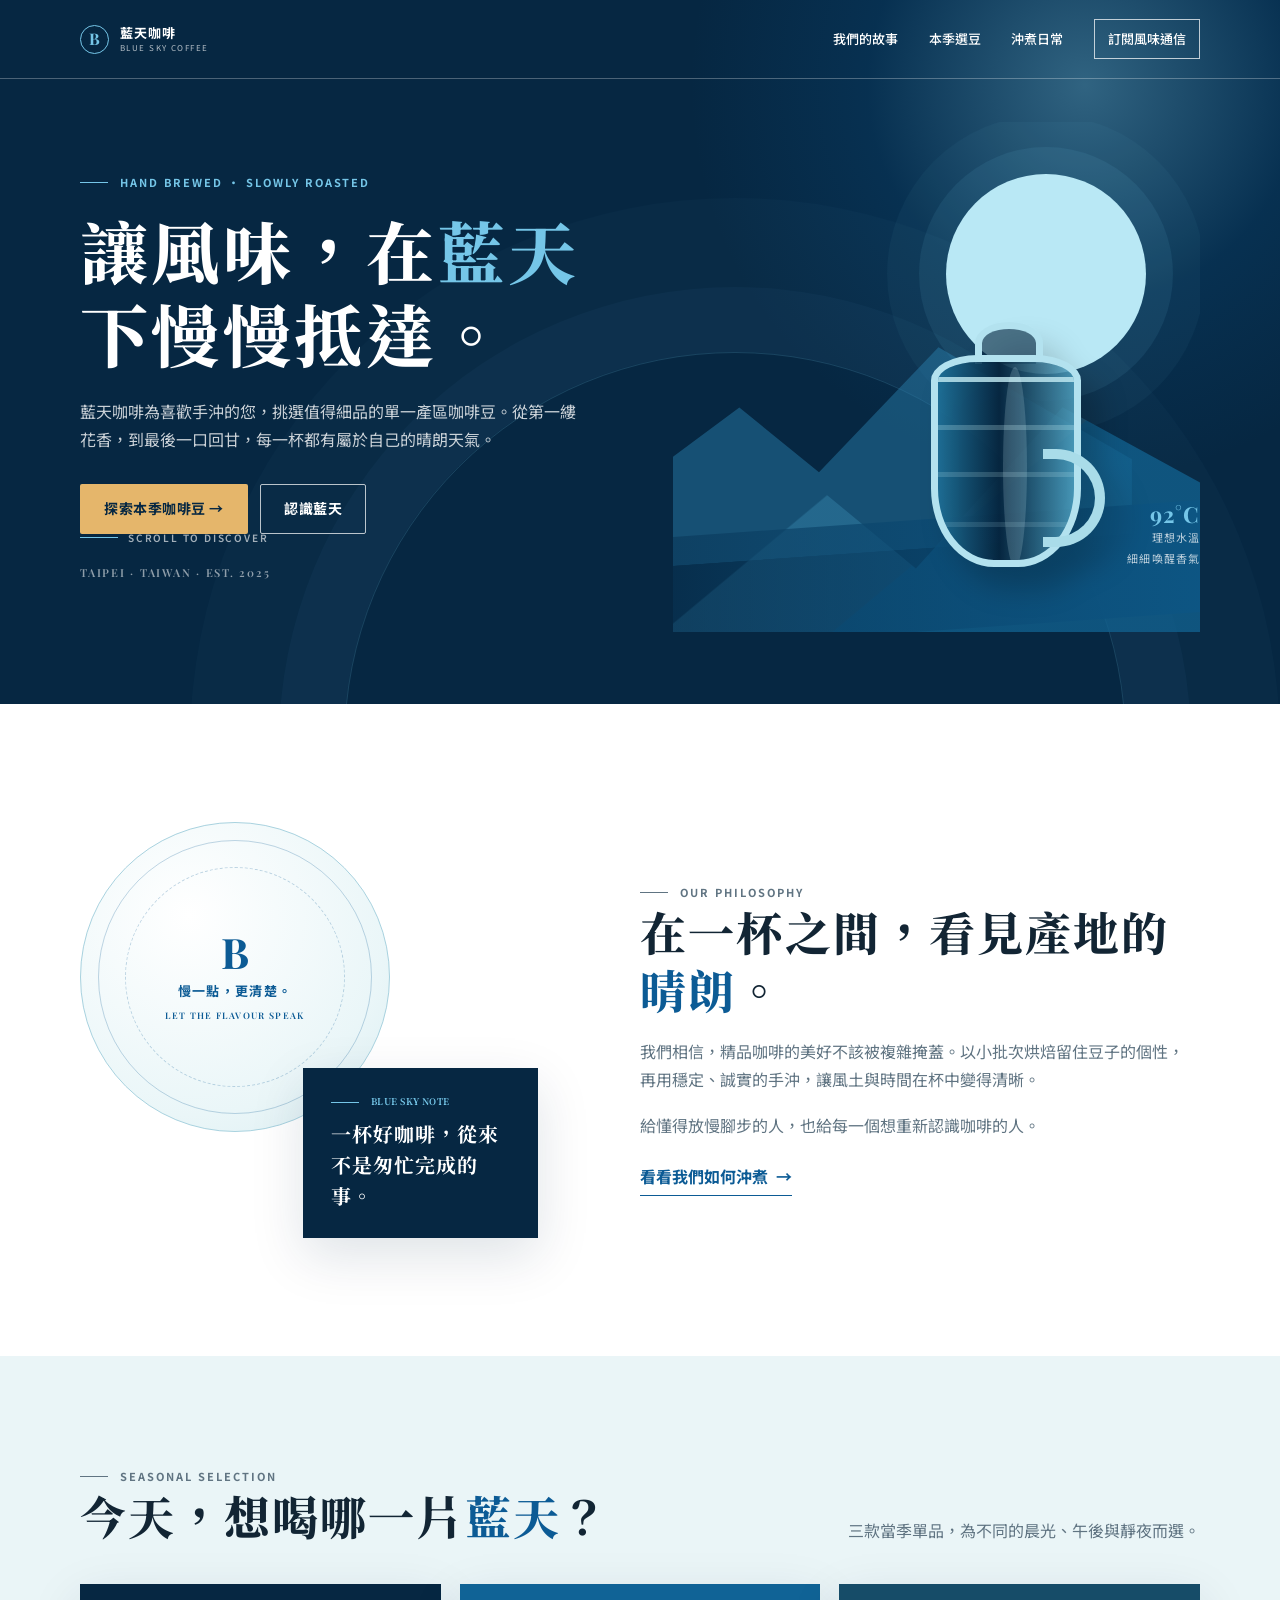
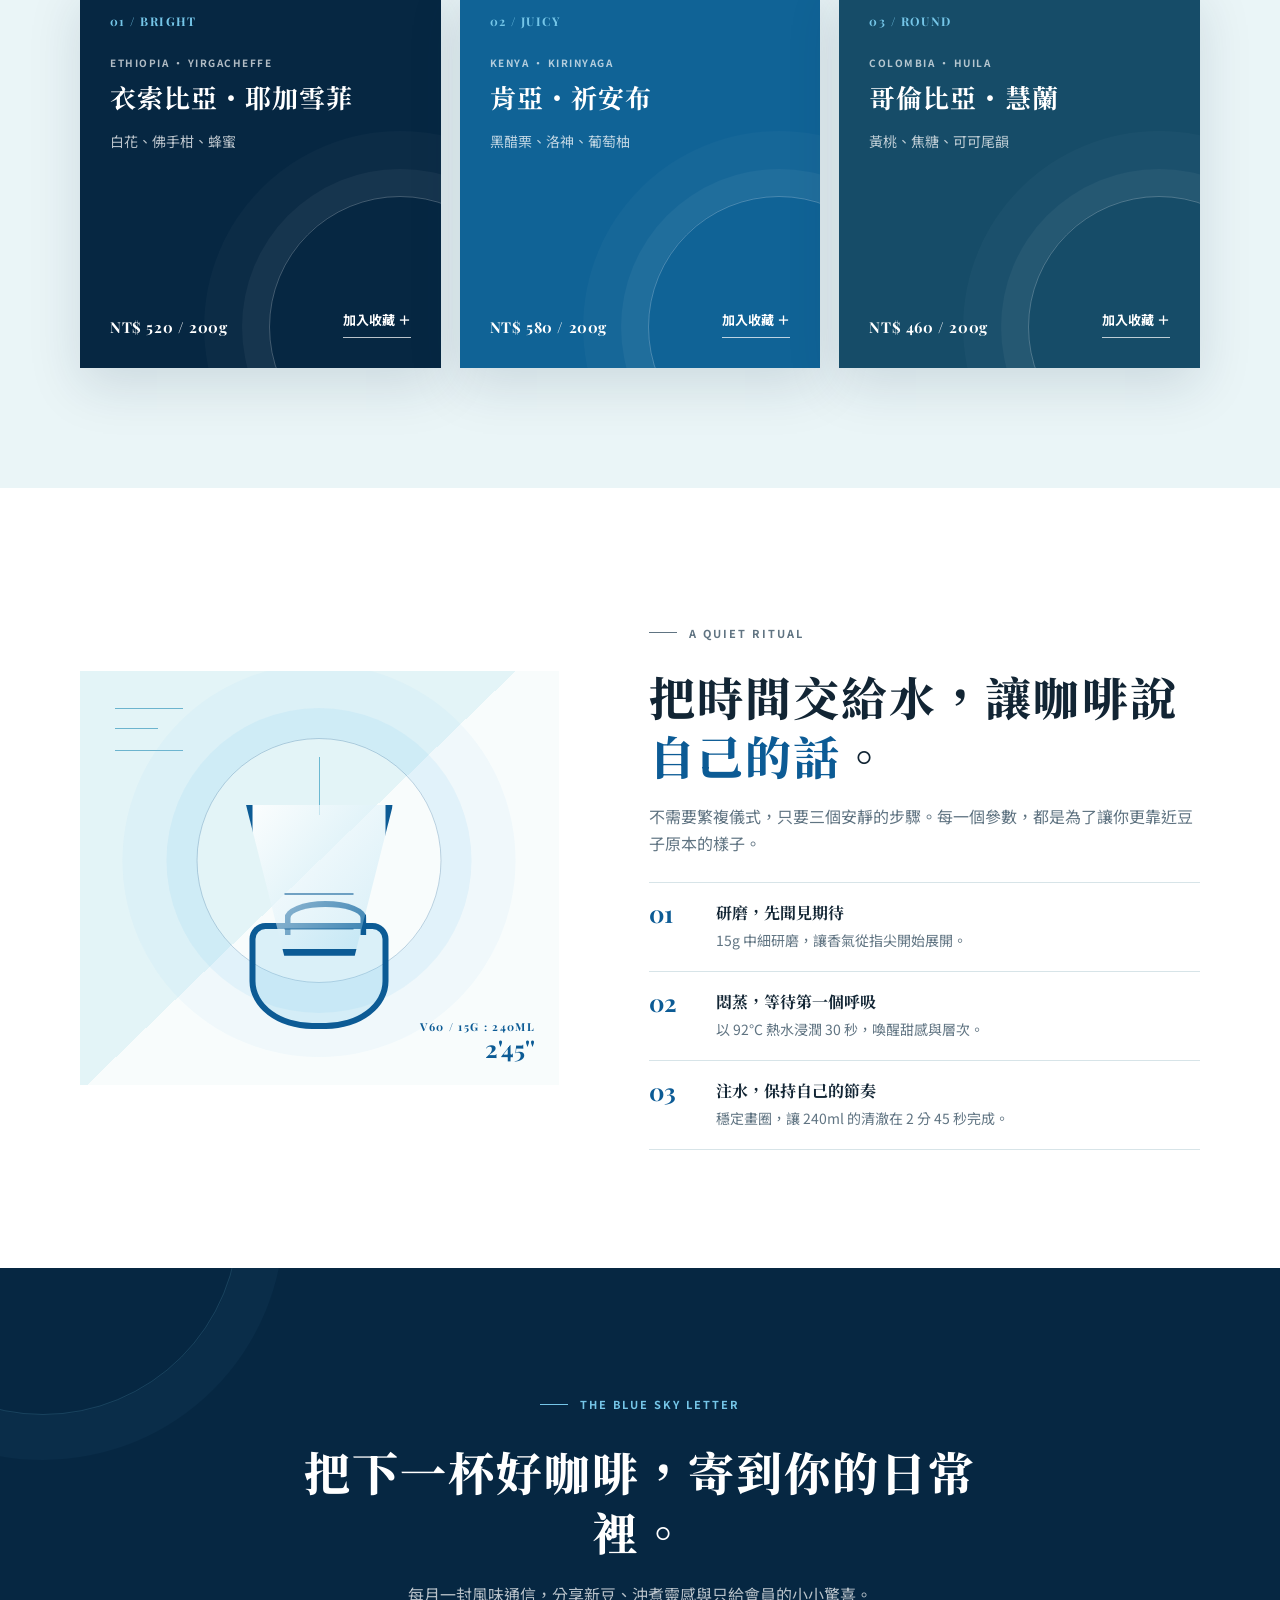
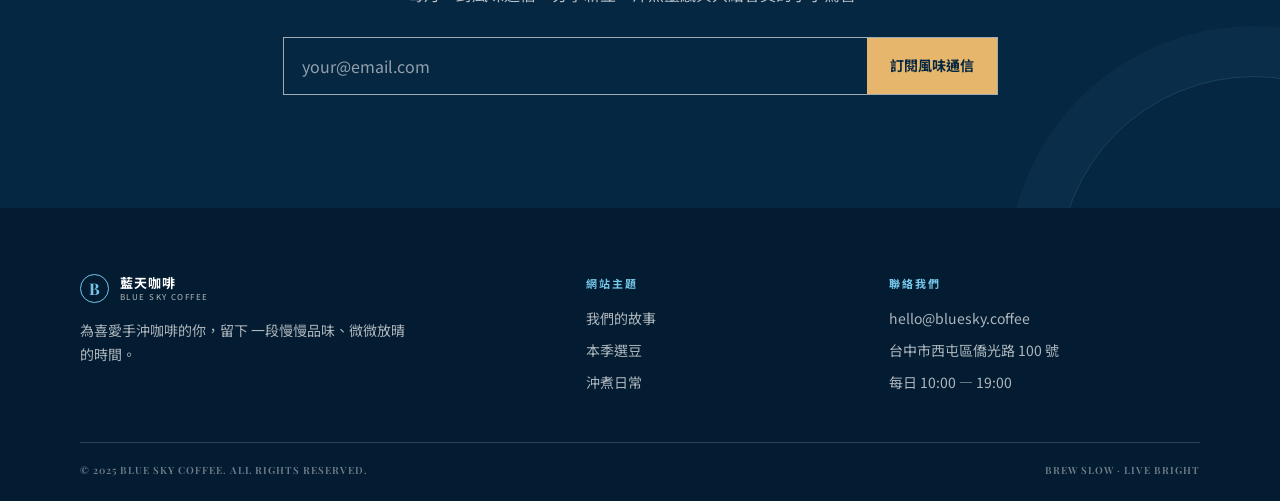
==== onepage/index.html @ 19be1ff6 "Initial commit" ====
<!doctype html>
<html lang="zh-Hant">
<head>
  <meta charset="UTF-8">
  <meta name="viewport" content="width=device-width, initial-scale=1.0">
  <meta name="description" content="藍天咖啡，為手沖咖啡愛好者挑選當季精品咖啡豆，讓每一杯都清澈、明亮、值得細品。">
  <title>藍天咖啡｜讓風味，慢慢抵達</title>
  <link rel="preconnect" href="https://fonts.googleapis.com">
  <link rel="preconnect" href="https://fonts.gstatic.com" crossorigin>
  <link href="https://fonts.googleapis.com/css2?family=Noto+Sans+TC:wght@400;500;600;700&family=Noto+Serif+TC:wght@600;700;800;900&family=Playfair+Display:wght@600;700&display=swap" rel="stylesheet">
  <style>
    :root {
      --navy: #062742;
      --blue: #0c5b95;
      --sky: #75c6e8;
      --mist: #eaf5f7;
      --cream: #fbfaf6;
      --ink: #122534;
      --muted: #607482;
      --line: #d7e4e8;
      --sand: #e5b66b;
      --shadow: 0 18px 50px rgba(6, 39, 66, .13);
    }

    * { box-sizing: border-box; }
    html { scroll-behavior: smooth; }
    body {
      margin: 0;
      color: var(--ink);
      background: var(--cream);
      font: 16px/1.7 "Noto Sans TC", sans-serif;
      -webkit-font-smoothing: antialiased;
    }
    a { color: inherit; text-decoration: none; }
    button, input { font: inherit; }
    button { cursor: pointer; }
    .wrap { width: min(1120px, calc(100% - 48px)); margin: 0 auto; }
    .eyebrow {
      display: flex;
      align-items: center;
      gap: 12px;
      margin: 0 0 18px;
      color: var(--blue);
      font-size: 11px;
      font-weight: 700;
      letter-spacing: .18em;
    }
    .eyebrow::before { width: 28px; height: 1px; background: currentColor; content: ""; }
    .section-title {
      margin: 0;
      font: 800 clamp(30px, 4vw, 46px)/1.28 "Noto Serif TC", serif;
      letter-spacing: .045em;
    }
    .text-blue { color: var(--blue); }
    .button, .outline-link {
      display: inline-flex;
      min-height: 50px;
      align-items: center;
      justify-content: center;
      padding: 10px 23px;
      border: 1px solid transparent;
      border-radius: 2px;
      font-size: 14px;
      font-weight: 700;
      letter-spacing: .04em;
      transition: transform .25s ease, background-color .25s ease, color .25s ease, border-color .25s ease;
    }
    .button:hover, .outline-link:hover { transform: translateY(-2px); }
    .button--sand { color: var(--navy); background: var(--sand); }
    .button--sand:hover { background: #f1cb8b; }
    .button--dark { color: var(--navy); background: #fff; }
    .outline-link { border-color: rgba(255,255,255,.72); color: #fff; }
    .outline-link:hover { color: var(--navy); background: #fff; }
    :focus-visible { outline: 3px solid var(--sky); outline-offset: 4px; }

    /* Header & hero */
    .site-header { position: absolute; z-index: 20; top: 0; left: 0; width: 100%; border-bottom: 1px solid rgba(255,255,255,.28); }
    .nav { min-height: 78px; display: flex; align-items: center; justify-content: space-between; gap: 20px; }
    .brand { display: inline-flex; align-items: center; gap: 11px; color: #fff; }
    .brand-mark { width: 29px; height: 29px; display: grid; place-items: center; border: 1px solid var(--sky); border-radius: 50%; color: var(--sky); font: 700 16px/1 "Playfair Display", serif; }
    .brand-copy { display: grid; line-height: 1.05; }
    .brand-copy strong { font-size: 13px; letter-spacing: .08em; }
    .brand-copy small { margin-top: 4px; font-size: 8px; letter-spacing: .18em; opacity: .7; }
    .nav-links { display: flex; align-items: center; gap: clamp(16px, 2.4vw, 31px); }
    .nav-links a { position: relative; color: #fff; font-size: 13px; font-weight: 500; white-space: nowrap; }
    .nav-links a:not(.nav-cta)::after { position: absolute; right: 0; bottom: -5px; left: auto; width: 0; height: 1px; background: var(--sky); content: ""; transition: width .25s ease; }
    .nav-links a:not(.nav-cta):hover::after { right: auto; left: 0; width: 100%; }
    .nav-links .nav-cta { padding: 8px 13px; border: 1px solid rgba(255,255,255,.72); }
    .nav-links .nav-cta:hover { color: var(--navy); background: #fff; }
    .menu-toggle { display: none; width: 42px; height: 42px; border: 1px solid rgba(255,255,255,.7); color: #fff; background: transparent; font-size: 23px; line-height: 1; }

    .hero { position: relative; min-height: 704px; overflow: hidden; color: #fff; background: var(--navy); isolation: isolate; }
    .hero::before { position: absolute; z-index: -2; top: -320px; right: -210px; width: 810px; height: 810px; border-radius: 50%; background: radial-gradient(circle, rgba(117,198,232,.38), rgba(12,91,149,.18) 38%, transparent 69%); content: ""; }
    .hero::after { position: absolute; z-index: -1; right: 12%; bottom: -430px; width: 780px; height: 780px; border: 1px solid rgba(117,198,232,.18); border-radius: 50%; box-shadow: 0 0 0 65px rgba(117,198,232,.035), 0 0 0 154px rgba(117,198,232,.025); content: ""; }
    .hero-grid { min-height: 704px; display: grid; grid-template-columns: 1.02fr .98fr; gap: 45px; align-items: center; padding: 122px 0 72px; }
    .hero-copy { position: relative; z-index: 2; }
    .hero .eyebrow { color: var(--sky); }
    .hero h1 { max-width: 650px; margin: 0 0 23px; font: 800 clamp(42px, 5.5vw, 68px)/1.22 "Noto Serif TC", serif; letter-spacing: .05em; }
    .hero h1 span { color: var(--sky); }
    .hero-lede { max-width: 500px; margin: 0; color: rgba(255,255,255,.79); font-size: 16px; }
    .hero-actions { display: flex; flex-wrap: wrap; gap: 12px; margin-top: 31px; }
    .hero-note { margin: 31px 0 0; color: rgba(255,255,255,.55); font: 600 11px/1.5 "Playfair Display", serif; letter-spacing: .16em; }
    .scroll-cue { position: absolute; bottom: 35px; left: 0; display: flex; align-items: center; gap: 10px; color: rgba(255,255,255,.63); font-size: 10px; font-weight: 600; letter-spacing: .18em; }
    .scroll-cue::before { width: 38px; height: 1px; background: var(--sky); content: ""; }

    .hero-art { position: relative; align-self: stretch; min-height: 470px; overflow: hidden; }
    .hero-art .sun { position: absolute; top: 52px; right: 54px; width: clamp(138px, 18vw, 200px); aspect-ratio: 1; border-radius: 50%; background: #b9e8f5; box-shadow: 0 0 0 27px rgba(117,198,232,.09), 0 0 0 59px rgba(117,198,232,.045); }
    .mountain { position: absolute; right: -11%; bottom: 6px; width: 116%; height: 260px; transform: skewY(-9deg); transform-origin: right bottom; background: linear-gradient(146deg, transparent 0 27%, rgba(61,145,184,.36) 27.3% 48%, rgba(17,97,143,.77) 48.3%); clip-path: polygon(0 62%, 28% 20%, 44% 57%, 68% 4%, 100% 57%, 100% 100%, 0 100%); }
    .mountain--back { right: 13%; bottom: 98px; width: 108%; height: 220px; opacity: .46; transform: skewY(-4deg); background: #2a81ae; clip-path: polygon(0 84%, 31% 30%, 45% 62%, 66% 9%, 100% 66%, 100% 100%, 0 100%); }
    .horizon { position: absolute; right: -4%; bottom: 0; width: 116%; height: 112px; background: linear-gradient(90deg, rgba(7,45,75,.5), #0d5684); transform: skewY(-4deg); }
    .coffee-vessel { position: absolute; z-index: 4; right: 18%; bottom: 36px; width: 192px; height: 274px; filter: drop-shadow(18px 22px 14px rgba(0,0,0,.22)); }
    .vessel-neck { position: absolute; top: 0; left: 62px; width: 68px; height: 42px; border: 7px solid #b3e2ef; border-bottom: 0; border-radius: 50% 50% 0 0; background: rgba(6,39,66,.62); }
    .vessel-body { position: absolute; top: 33px; left: 18px; width: 150px; height: 212px; border: 7px solid #b3e2ef; border-radius: 31% 31% 42% 42% / 12% 12% 37% 37%; background: linear-gradient(90deg, rgba(30,112,151,.9), rgba(5,35,60,.9) 45%, rgba(83,167,198,.8)); overflow: hidden; }
    .vessel-body::before { position: absolute; top: 15px; left: 0; width: 100%; height: 5px; background: rgba(197,237,244,.8); box-shadow: 0 48px rgba(197,237,244,.25), 0 95px rgba(197,237,244,.18), 0 145px rgba(197,237,244,.13); content: ""; }
    .vessel-body::after { position: absolute; top: 5px; left: 48%; width: 24px; height: 200px; border-radius: 50%; background: rgba(218,247,251,.17); content: ""; }
    .vessel-handle { position: absolute; right: 0; bottom: 49px; width: 62px; height: 98px; border: 10px solid #a9dce9; border-left: 0; border-radius: 0 53px 53px 0; }
    .art-label { position: absolute; z-index: 5; right: 0; bottom: 64px; display: grid; gap: 3px; color: rgba(255,255,255,.73); font-size: 11px; letter-spacing: .1em; text-align: right; }
    .art-label strong { color: var(--sky); font: 700 22px/1 "Playfair Display", serif; }

    /* Story */
    .story { padding: 118px 0; background: #fff; }
    .story-grid { display: grid; grid-template-columns: .9fr 1.1fr; gap: clamp(45px, 8vw, 105px); align-items: center; }
    .story-visual { position: relative; min-height: 416px; }
    .seal { position: absolute; top: 0; left: 0; width: 310px; height: 310px; display: grid; place-items: center; border: 1px solid #a8d2df; border-radius: 50%; color: var(--blue); background: radial-gradient(circle at 35% 30%, #fff 0, #eaf6f8 68%, #d9edf1 100%); }
    .seal::before, .seal::after { position: absolute; border: 1px solid rgba(12,91,149,.25); border-radius: 50%; content: ""; }
    .seal::before { inset: 17px; }
    .seal::after { inset: 44px; border-style: dashed; }
    .seal-inner { position: relative; z-index: 1; display: grid; gap: 7px; text-align: center; }
    .seal-inner b { font: 700 42px/1 "Playfair Display", serif; }
    .seal-inner span { font-size: 13px; font-weight: 700; letter-spacing: .1em; }
    .seal-inner small { font: 600 9px/1.5 "Playfair Display", serif; letter-spacing: .15em; }
    .blue-note { position: absolute; right: 0; bottom: 0; width: 235px; padding: 27px 28px; color: #fff; background: var(--navy); box-shadow: var(--shadow); }
    .blue-note .eyebrow { margin-bottom: 9px; color: var(--sky); font-size: 9px; }
    .blue-note p { margin: 0; font: 700 20px/1.55 "Noto Serif TC", serif; letter-spacing: .05em; }
    .story-copy p { margin: 19px 0 0; color: var(--muted); }
    .inline-link { display: inline-flex; align-items: center; gap: 8px; margin-top: 24px; padding-bottom: 5px; border-bottom: 1px solid var(--blue); color: var(--blue); font-weight: 700; }
    .inline-link:hover { color: var(--navy); }

    /* Coffee collection */
    .coffee { padding: 111px 0 120px; background: var(--mist); }
    .section-heading { display: flex; align-items: end; justify-content: space-between; gap: 40px; margin-bottom: 39px; }
    .section-heading p { max-width: 370px; margin: 0; color: var(--muted); }
    .coffee-grid { display: grid; grid-template-columns: repeat(3, 1fr); gap: 19px; }
    .coffee-card { position: relative; min-height: 384px; display: flex; flex-direction: column; overflow: hidden; padding: 30px; color: #fff; background: var(--navy); box-shadow: var(--shadow); }
    .coffee-card:nth-child(2) { background: #106396; }
    .coffee-card:nth-child(3) { background: #164c68; }
    .coffee-card::after { position: absolute; right: -90px; bottom: -90px; width: 260px; height: 260px; border: 1px solid rgba(255,255,255,.24); border-radius: 50%; box-shadow: 0 0 0 27px rgba(255,255,255,.045), 0 0 0 65px rgba(255,255,255,.025); content: ""; }
    .card-top, .coffee-card h3, .flavour, .card-footer { position: relative; z-index: 1; }
    .card-top { color: var(--sky); font: 700 12px/1.3 "Playfair Display", serif; letter-spacing: .12em; }
    .origin { margin: 25px 0 8px; color: rgba(255,255,255,.69); font-size: 10px; font-weight: 700; letter-spacing: .15em; }
    .coffee-card h3 { margin: 0; font: 700 26px/1.38 "Noto Serif TC", serif; letter-spacing: .04em; }
    .flavour { margin: 15px 0 0; color: rgba(255,255,255,.73); font-size: 14px; }
    .card-footer { display: flex; align-items: end; justify-content: space-between; gap: 14px; margin-top: auto; }
    .price { font: 700 15px/1.3 "Playfair Display", serif; letter-spacing: .04em; }
    .save-coffee { padding: 0 0 5px; border: 0; border-bottom: 1px solid rgba(255,255,255,.72); color: #fff; background: transparent; font-size: 13px; font-weight: 700; white-space: nowrap; transition: color .2s, border-color .2s; }
    .save-coffee:hover { border-color: var(--sand); color: var(--sand); }

    /* Brew */
    .brew { padding: 118px 0; background: #fff; }
    .brew-grid { display: grid; grid-template-columns: .93fr 1.07fr; gap: clamp(42px, 8vw, 90px); align-items: center; }
    .brew-art { position: relative; height: 414px; overflow: hidden; background: linear-gradient(136deg, #e3f4f7 0 48%, #f8fcfc 48% 100%); }
    .brew-art::before { position: absolute; top: 37px; left: 35px; width: 68px; height: 41px; border-top: 1px solid #6cb4ce; border-bottom: 1px solid #6cb4ce; content: ""; }
    .brew-art::after { position: absolute; top: 57px; left: 35px; width: 43px; border-top: 1px solid #6cb4ce; content: ""; }
    .water-rings { position: absolute; top: 67px; left: 50%; width: 245px; height: 245px; border: 1px solid rgba(12,91,149,.27); border-radius: 50%; transform: translateX(-50%); box-shadow: 0 0 0 30px rgba(117,198,232,.12), 0 0 0 74px rgba(117,198,232,.065); }
    .water-rings::before { position: absolute; top: 18px; left: 50%; width: 1px; height: 58px; background: #6bb8d1; content: ""; transform: translateX(-50%); }
    .dripper { position: absolute; z-index: 2; top: 134px; left: 50%; width: 147px; height: 151px; border: 7px solid var(--blue); border-top: 0; background: linear-gradient(130deg, rgba(255,255,255,.85), rgba(117,198,232,.25)); clip-path: polygon(0 0, 100% 0, 74% 100%, 26% 100%); transform: translateX(-50%); }
    .dripper::after { position: absolute; right: 32px; bottom: 19px; left: 32px; height: 33px; border-top: 2px solid rgba(12,91,149,.55); border-bottom: 2px solid rgba(12,91,149,.35); content: ""; }
    .carafe { position: absolute; z-index: 1; bottom: 56px; left: 50%; width: 139px; height: 106px; border: 6px solid var(--blue); border-radius: 16px 16px 45% 45%; background: rgba(117,198,232,.23); transform: translateX(-50%); }
    .carafe::before { position: absolute; top: -28px; left: 29px; width: 70px; height: 28px; border: 6px solid var(--blue); border-bottom: 0; border-radius: 50% 50% 0 0; content: ""; }
    .brew-caption { position: absolute; right: 24px; bottom: 19px; color: var(--blue); text-align: right; }
    .brew-caption span { display: block; font: 700 11px/1.5 "Playfair Display", serif; letter-spacing: .12em; }
    .brew-caption strong { font: 700 24px/1.1 "Playfair Display", serif; }
    .brew-copy > p { margin: 18px 0 25px; color: var(--muted); }
    .brew-steps { border-top: 1px solid var(--line); }
    .brew-step { display: grid; grid-template-columns: 52px 1fr; gap: 15px; padding: 18px 0; border-bottom: 1px solid var(--line); }
    .step-number { color: var(--blue); font: 700 24px/1 "Playfair Display", serif; }
    .brew-step h3 { margin: 0; font: 700 16px/1.5 "Noto Serif TC", serif; }
    .brew-step p { margin: 4px 0 0; color: var(--muted); font-size: 14px; }

    /* Subscribe and footer */
    .visit { position: relative; overflow: hidden; padding: 108px 0 113px; color: #fff; text-align: center; background: var(--navy); }
    .visit::before, .visit::after { position: absolute; width: 390px; height: 390px; border: 1px solid rgba(117,198,232,.17); border-radius: 50%; content: ""; }
    .visit::before { top: -245px; left: -153px; box-shadow: 0 0 0 45px rgba(117,198,232,.035); }
    .visit::after { right: -170px; bottom: -260px; box-shadow: 0 0 0 50px rgba(117,198,232,.035); }
    .visit .wrap { position: relative; z-index: 1; max-width: 715px; }
    .visit .eyebrow { justify-content: center; color: var(--sky); }
    .visit h2 { margin: 0; font: 800 clamp(30px, 4vw, 46px)/1.3 "Noto Serif TC", serif; letter-spacing: .045em; }
    .visit p { max-width: 510px; margin: 19px auto 29px; color: rgba(255,255,255,.72); }
    .subscribe-form { display: flex; min-height: 58px; border: 1px solid rgba(255,255,255,.62); }
    .subscribe-form input { min-width: 0; flex: 1; padding: 0 18px; border: 0; color: #fff; outline: none; background: transparent; }
    .subscribe-form input::placeholder { color: rgba(255,255,255,.56); }
    .subscribe-form button { padding: 0 23px; border: 0; color: var(--navy); background: var(--sand); font-size: 14px; font-weight: 700; white-space: nowrap; transition: background .2s; }
    .subscribe-form button:hover { background: #f1cb8b; }
    .site-footer { padding: 66px 0 23px; color: rgba(255,255,255,.68); background: #031c31; }
    .footer-grid { display: grid; grid-template-columns: 1.45fr .8fr 1fr; gap: 55px; padding-bottom: 48px; }
    .footer-brand .brand { margin-bottom: 16px; }
    .footer-brand p { max-width: 330px; margin: 0; font-size: 14px; }
    .footer-title { margin: 0 0 14px; color: var(--sky); font-size: 11px; font-weight: 700; letter-spacing: .18em; }
    .footer-links { display: grid; gap: 8px; font-size: 14px; }
    .footer-links a:hover { color: var(--sky); }
    .footer-links address { font-style: normal; }
    .footer-bottom { display: flex; justify-content: space-between; gap: 20px; padding-top: 20px; border-top: 1px solid rgba(255,255,255,.17); color: rgba(255,255,255,.44); font: 600 10px/1.5 "Playfair Display", serif; letter-spacing: .1em; }

    .toast { position: fixed; z-index: 50; right: 22px; bottom: 22px; max-width: min(370px, calc(100vw - 44px)); padding: 14px 18px; border-left: 3px solid var(--sand); color: #fff; background: var(--navy); box-shadow: var(--shadow); font-size: 14px; opacity: 0; pointer-events: none; transform: translateY(12px); transition: opacity .25s ease, transform .25s ease; }
    .toast.show { opacity: 1; transform: translateY(0); }
    .reveal { opacity: 0; transform: translateY(18px); transition: opacity .65s ease, transform .65s ease; }
    .reveal.visible { opacity: 1; transform: translateY(0); }

    @media (max-width: 820px) {
      .menu-toggle { display: grid; place-items: center; }
      .nav { position: relative; }
      .nav-links { position: absolute; top: 78px; right: -24px; left: -24px; max-height: 0; display: grid; gap: 0; overflow: hidden; background: #05233c; transition: max-height .35s ease; }
      .nav-links.open { max-height: 300px; border-top: 1px solid rgba(255,255,255,.16); }
      .nav-links a { display: block; padding: 13px 24px; }
      .nav-links .nav-cta { margin: 5px 24px 15px; padding: 10px 13px; text-align: center; }
      .hero { min-height: 710px; }
      .hero-grid { min-height: 710px; grid-template-columns: 1fr; gap: 0; padding: 118px 0 43px; }
      .hero-art { min-height: 276px; margin-top: -9px; }
      .hero-art .sun { top: 19px; right: 20%; width: 130px; }
      .mountain { height: 180px; }
      .mountain--back { bottom: 69px; height: 150px; }
      .coffee-vessel { right: 17%; bottom: -12px; transform: scale(.72); transform-origin: bottom right; }
      .art-label { display: none; }
      .scroll-cue { display: none; }
      .story-grid, .brew-grid { grid-template-columns: 1fr; }
      .story-visual { max-width: 525px; width: 100%; min-height: 400px; }
      .coffee-grid { grid-template-columns: repeat(2, 1fr); }
      .coffee-card:nth-child(3) { grid-column: span 2; }
      .footer-grid { grid-template-columns: 1fr 1fr; }
      .footer-brand { grid-column: 1 / -1; }
    }
    @media (max-width: 560px) {
      .wrap { width: calc(100% - 34px); }
      .nav-links { right: -17px; left: -17px; }
      .hero { min-height: 680px; }
      .hero-grid { min-height: 680px; padding-top: 106px; }
      .hero h1 { font-size: 40px; }
      .hero-lede { font-size: 14px; }
      .hero-actions { gap: 9px; margin-top: 24px; }
      .hero-actions .button, .hero-actions .outline-link { min-height: 46px; padding: 8px 15px; font-size: 13px; }
      .hero-note { margin-top: 21px; }
      .hero-art { min-height: 219px; }
      .hero-art .sun { width: 92px; }
      .coffee-vessel { right: 5%; bottom: -48px; transform: scale(.57); }
      .story, .coffee, .brew { padding: 76px 0; }
      .seal { width: 245px; height: 245px; }
      .seal-inner b { font-size: 35px; }
      .story-visual { min-height: 347px; }
      .blue-note { width: 185px; padding: 20px; }
      .blue-note p { font-size: 16px; }
      .section-heading { display: block; margin-bottom: 28px; }
      .section-heading p { margin-top: 14px; font-size: 14px; }
      .coffee-grid { grid-template-columns: 1fr; }
      .coffee-card, .coffee-card:nth-child(3) { min-height: 330px; grid-column: auto; }
      .coffee-card { padding: 25px; }
      .brew-art { height: 310px; }
      .water-rings { top: 45px; width: 178px; height: 178px; box-shadow: 0 0 0 23px rgba(117,198,232,.12), 0 0 0 53px rgba(117,198,232,.065); }
      .dripper { top: 95px; transform: translateX(-50%) scale(.75); }
      .carafe { bottom: 37px; transform: translateX(-50%) scale(.75); }
      .visit { padding: 76px 0; }
      .subscribe-form { display: grid; gap: 0; border: 0; }
      .subscribe-form input { min-height: 54px; border: 1px solid rgba(255,255,255,.62); }
      .subscribe-form button { min-height: 54px; margin-top: 10px; }
      .footer-grid { grid-template-columns: 1fr; gap: 33px; }
      .footer-brand { grid-column: auto; }
      .footer-bottom { display: grid; gap: 8px; }
    }
    @media (prefers-reduced-motion: reduce) {
      html { scroll-behavior: auto; }
      *, *::before, *::after { transition-duration: .01ms !important; animation-duration: .01ms !important; animation-iteration-count: 1 !important; }
      .reveal { opacity: 1; transform: none; }
    }
  </style>
</head>
<body>
  <header class="site-header" id="top">
    <nav class="nav wrap" aria-label="主要導覽">
      <a class="brand" href="#top" aria-label="回到藍天咖啡首頁">
        <span class="brand-mark" aria-hidden="true">B</span>
        <span class="brand-copy"><strong>藍天咖啡</strong><small>BLUE SKY COFFEE</small></span>
      </a>
      <button class="menu-toggle" type="button" aria-controls="navLinks" aria-expanded="false" aria-label="開啟導覽選單">☰</button>
      <div class="nav-links" id="navLinks">
        <a href="#story">我們的故事</a>
        <a href="#coffee">本季選豆</a>
        <a href="#brew">沖煮日常</a>
        <a class="nav-cta" href="#visit">訂閱風味通信</a>
      </div>
    </nav>
  </header>

  <main>
    <section class="hero" aria-labelledby="heroTitle">
      <div class="wrap hero-grid">
        <div class="hero-copy">
          <p class="eyebrow">HAND BREWED · SLOWLY ROASTED</p>
          <h1 id="heroTitle">讓風味，在<span>藍天</span>下慢慢抵達。</h1>
          <p class="hero-lede">藍天咖啡為喜歡手沖的您，挑選值得細品的單一產區咖啡豆。從第一縷花香，到最後一口回甘，每一杯都有屬於自己的晴朗天氣。</p>
          <div class="hero-actions">
            <a class="button button--sand" href="#coffee">探索本季咖啡豆 →</a>
            <a class="outline-link" href="#story">認識藍天</a>
          </div>
          <p class="hero-note">TAIPEI · TAIWAN · EST. 2025</p>
          <span class="scroll-cue">SCROLL TO DISCOVER</span>
        </div>
        <div class="hero-art" aria-hidden="true">
          <div class="sun"></div>
          <div class="mountain mountain--back"></div>
          <div class="mountain"></div>
          <div class="horizon"></div>
          <div class="coffee-vessel"><div class="vessel-neck"></div><div class="vessel-body"></div><div class="vessel-handle"></div></div>
          <div class="art-label"><strong>92°C</strong><span>理想水溫</span><span>細細喚醒香氣</span></div>
        </div>
      </div>
    </section>

    <section class="story" id="story" aria-labelledby="storyTitle">
      <div class="wrap story-grid">
        <div class="story-visual reveal" aria-hidden="true">
          <div class="seal"><div class="seal-inner"><b>B</b><span>慢一點，更清楚。</span><small>LET THE FLAVOUR SPEAK</small></div></div>
          <aside class="blue-note"><p class="eyebrow">BLUE SKY NOTE</p><p>一杯好咖啡，從來不是匆忙完成的事。</p></aside>
        </div>
        <div class="story-copy reveal">
          <p class="eyebrow">OUR PHILOSOPHY</p>
          <h2 class="section-title" id="storyTitle">在一杯之間，看見產地的<span class="text-blue">晴朗</span>。</h2>
          <p>我們相信，精品咖啡的美好不該被複雜掩蓋。以小批次烘焙留住豆子的個性，再用穩定、誠實的手沖，讓風土與時間在杯中變得清晰。</p>
          <p>給懂得放慢腳步的人，也給每一個想重新認識咖啡的人。</p>
          <a class="inline-link" href="#brew">看看我們如何沖煮 <span aria-hidden="true">→</span></a>
        </div>
      </div>
    </section>

    <section class="coffee" id="coffee" aria-labelledby="coffeeTitle">
      <div class="wrap">
        <div class="section-heading reveal">
          <div><p class="eyebrow">SEASONAL SELECTION</p><h2 class="section-title" id="coffeeTitle">今天，想喝哪一片<span class="text-blue">藍天</span>？</h2></div>
          <p>三款當季單品，為不同的晨光、午後與靜夜而選。</p>
        </div>
        <div class="coffee-grid">
          <article class="coffee-card reveal">
            <div class="card-top">01 / BRIGHT</div><p class="origin">ETHIOPIA · YIRGACHEFFE</p><h3>衣索比亞・耶加雪菲</h3><p class="flavour">白花、佛手柑、蜂蜜</p>
            <div class="card-footer"><span class="price">NT$ 520 / 200g</span><button class="save-coffee" type="button" data-coffee="衣索比亞・耶加雪菲">加入收藏 ＋</button></div>
          </article>
          <article class="coffee-card reveal">
            <div class="card-top">02 / JUICY</div><p class="origin">KENYA · KIRINYAGA</p><h3>肯亞・祈安布</h3><p class="flavour">黑醋栗、洛神、葡萄柚</p>
            <div class="card-footer"><span class="price">NT$ 580 / 200g</span><button class="save-coffee" type="button" data-coffee="肯亞・祈安布">加入收藏 ＋</button></div>
          </article>
          <article class="coffee-card reveal">
            <div class="card-top">03 / ROUND</div><p class="origin">COLOMBIA · HUILA</p><h3>哥倫比亞・慧蘭</h3><p class="flavour">黃桃、焦糖、可可尾韻</p>
            <div class="card-footer"><span class="price">NT$ 460 / 200g</span><button class="save-coffee" type="button" data-coffee="哥倫比亞・慧蘭">加入收藏 ＋</button></div>
          </article>
        </div>
      </div>
    </section>

    <section class="brew" id="brew" aria-labelledby="brewTitle">
      <div class="wrap brew-grid">
        <div class="brew-art reveal" aria-hidden="true"><div class="water-rings"></div><div class="dripper"></div><div class="carafe"></div><div class="brew-caption"><span>V60 / 15G : 240ML</span><strong>2'45''</strong></div></div>
        <div class="brew-copy reveal">
          <p class="eyebrow">A QUIET RITUAL</p>
          <h2 class="section-title" id="brewTitle">把時間交給水，讓咖啡說<span class="text-blue">自己的話</span>。</h2>
          <p>不需要繁複儀式，只要三個安靜的步驟。每一個參數，都是為了讓你更靠近豆子原本的樣子。</p>
          <div class="brew-steps">
            <div class="brew-step"><span class="step-number">01</span><div><h3>研磨，先聞見期待</h3><p>15g 中細研磨，讓香氣從指尖開始展開。</p></div></div>
            <div class="brew-step"><span class="step-number">02</span><div><h3>悶蒸，等待第一個呼吸</h3><p>以 92°C 熱水浸潤 30 秒，喚醒甜感與層次。</p></div></div>
            <div class="brew-step"><span class="step-number">03</span><div><h3>注水，保持自己的節奏</h3><p>穩定畫圈，讓 240ml 的清澈在 2 分 45 秒完成。</p></div></div>
          </div>
        </div>
      </div>
    </section>

    <section class="visit" id="visit" aria-labelledby="visitTitle">
      <div class="wrap reveal">
        <p class="eyebrow">THE BLUE SKY LETTER</p>
        <h2 id="visitTitle">把下一杯好咖啡，寄到你的日常裡。</h2>
        <p>每月一封風味通信，分享新豆、沖煮靈感與只給會員的小小驚喜。</p>
        <form class="subscribe-form" id="subscribeForm">
          <input type="email" aria-label="電子郵件地址" placeholder="your@email.com" required>
          <button type="submit">訂閱風味通信</button>
        </form>
      </div>
    </section>
  </main>

  <footer class="site-footer">
    <div class="wrap footer-grid">
      <div class="footer-brand"><a class="brand" href="#top" aria-label="回到藍天咖啡首頁"><span class="brand-mark" aria-hidden="true">B</span><span class="brand-copy"><strong>藍天咖啡</strong><small>BLUE SKY COFFEE</small></span></a><p>為喜愛手沖咖啡的你，留下 一段慢慢品味、微微放晴的時間。</p></div>
      <div><p class="footer-title">網站主題</p><div class="footer-links"><a href="#story">我們的故事</a><a href="#coffee">本季選豆</a><a href="#brew">沖煮日常</a></div></div>
      <div><p class="footer-title">聯絡我們</p><div class="footer-links"><a href="mailto:hello@bluesky.coffee">hello@bluesky.coffee</a><address>台中市西屯區僑光路 100 號</address><span>每日 10:00 — 19:00</span></div></div>
    </div>
    <div class="wrap footer-bottom"><span>© 2025 BLUE SKY COFFEE. ALL RIGHTS RESERVED.</span><span>BREW SLOW · LIVE BRIGHT</span></div>
  </footer>
  <div class="toast" role="status" aria-live="polite"></div>

  <script>
    (() => {
      const menuButton = document.querySelector('.menu-toggle');
      const navLinks = document.querySelector('.nav-links');
      const toast = document.querySelector('.toast');
      let toastTimer;

      const closeMenu = () => {
        navLinks.classList.remove('open');
        menuButton.setAttribute('aria-expanded', 'false');
        menuButton.setAttribute('aria-label', '開啟導覽選單');
        menuButton.textContent = '☰';
      };
      menuButton.addEventListener('click', () => {
        const opening = !navLinks.classList.contains('open');
        navLinks.classList.toggle('open', opening);
        menuButton.setAttribute('aria-expanded', String(opening));
        menuButton.setAttribute('aria-label', opening ? '關閉導覽選單' : '開啟導覽選單');
        menuButton.textContent = opening ? '×' : '☰';
      });
      navLinks.querySelectorAll('a').forEach(link => link.addEventListener('click', closeMenu));

      const showToast = message => {
        clearTimeout(toastTimer);
        toast.textContent = message;
        toast.classList.add('show');
        toastTimer = setTimeout(() => toast.classList.remove('show'), 2600);
      };
      document.querySelectorAll('[data-coffee]').forEach(button => {
        button.addEventListener('click', () => showToast(`已將「${button.dataset.coffee}」加入你的收藏。`));
      });
      document.querySelector('#subscribeForm').addEventListener('submit', event => {
        event.preventDefault();
        event.currentTarget.reset();
        showToast('謝謝訂閱，下一封晴朗的風味通信即將寄出。');
      });

      const revealItems = document.querySelectorAll('.reveal');
      const reducedMotion = window.matchMedia('(prefers-reduced-motion: reduce)').matches;
      if (!('IntersectionObserver' in window) || reducedMotion) {
        revealItems.forEach(item => item.classList.add('visible'));
      } else {
        const observer = new IntersectionObserver(entries => {
          entries.forEach(entry => {
            if (entry.isIntersecting) {
              entry.target.classList.add('visible');
              observer.unobserve(entry.target);
            }
          });
        }, { threshold: .12 });
        revealItems.forEach(item => observer.observe(item));
      }
    })();
  </script>
</body>
</html>
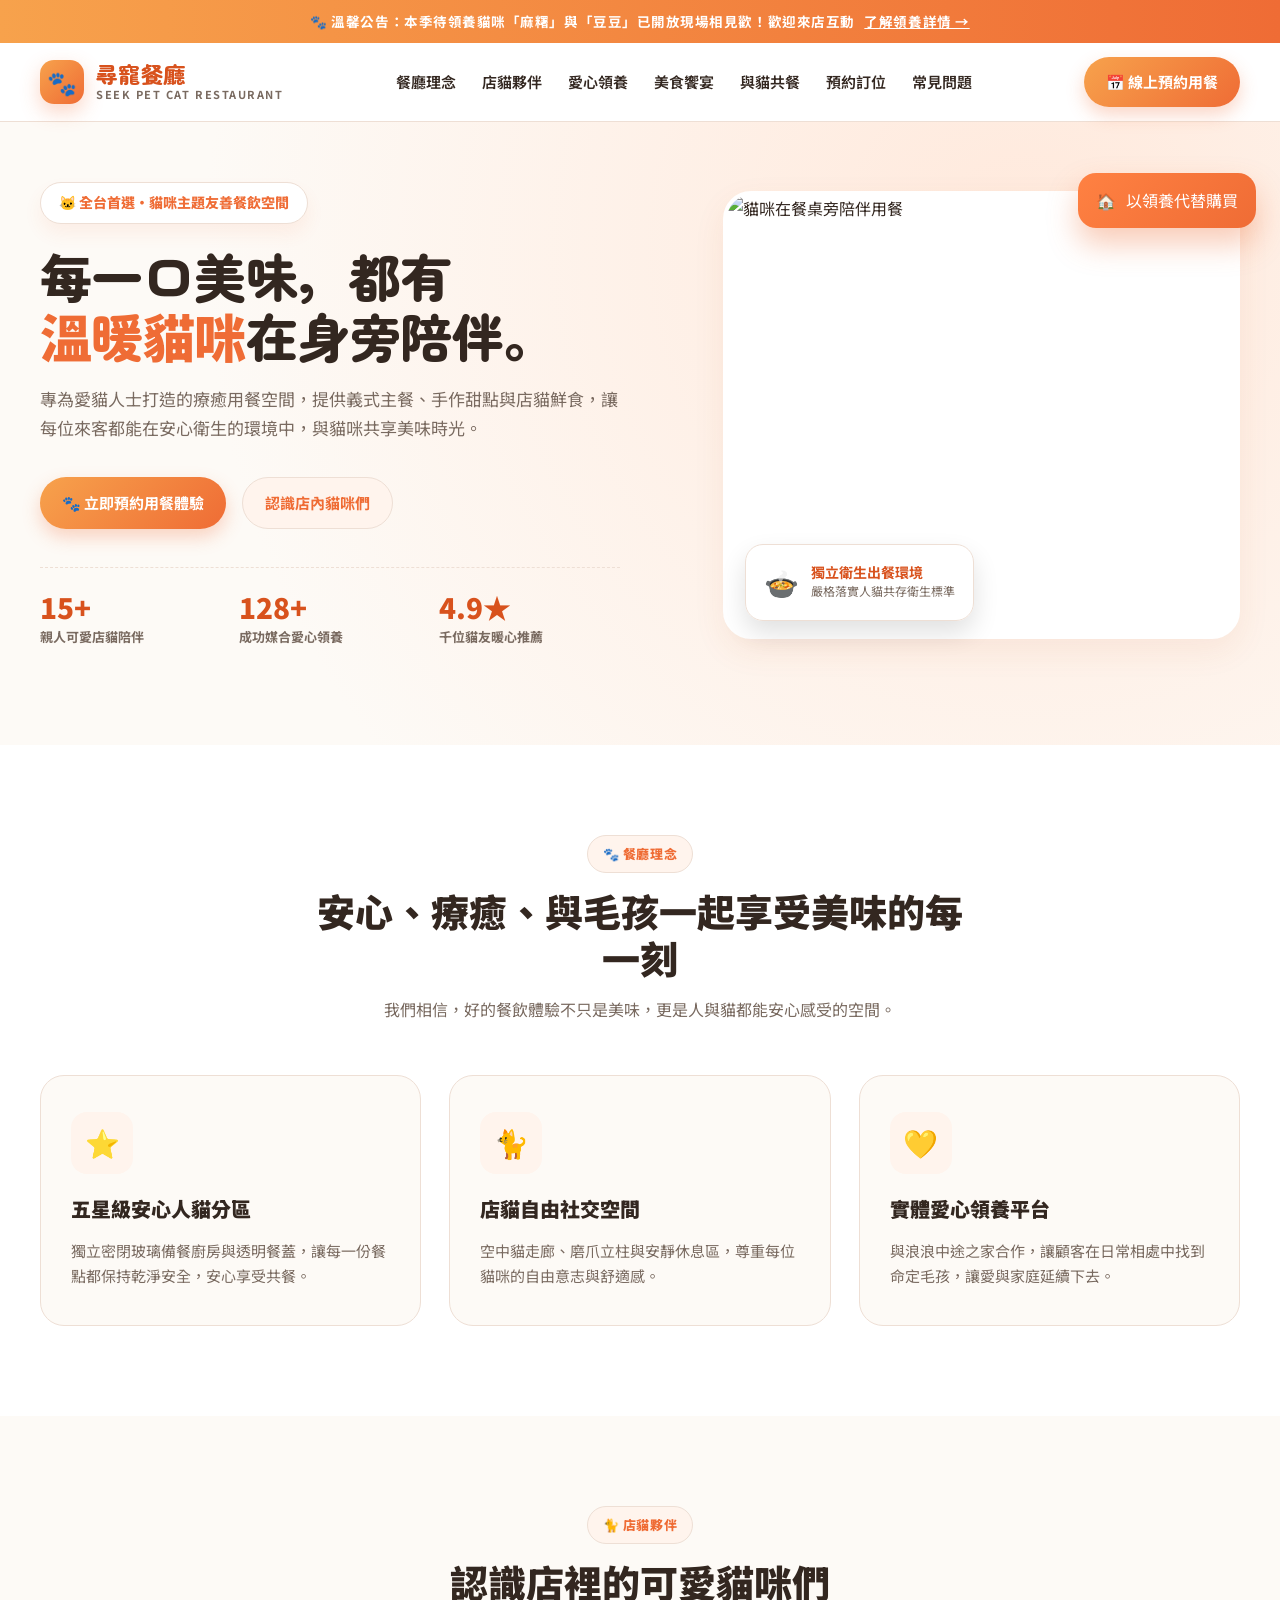
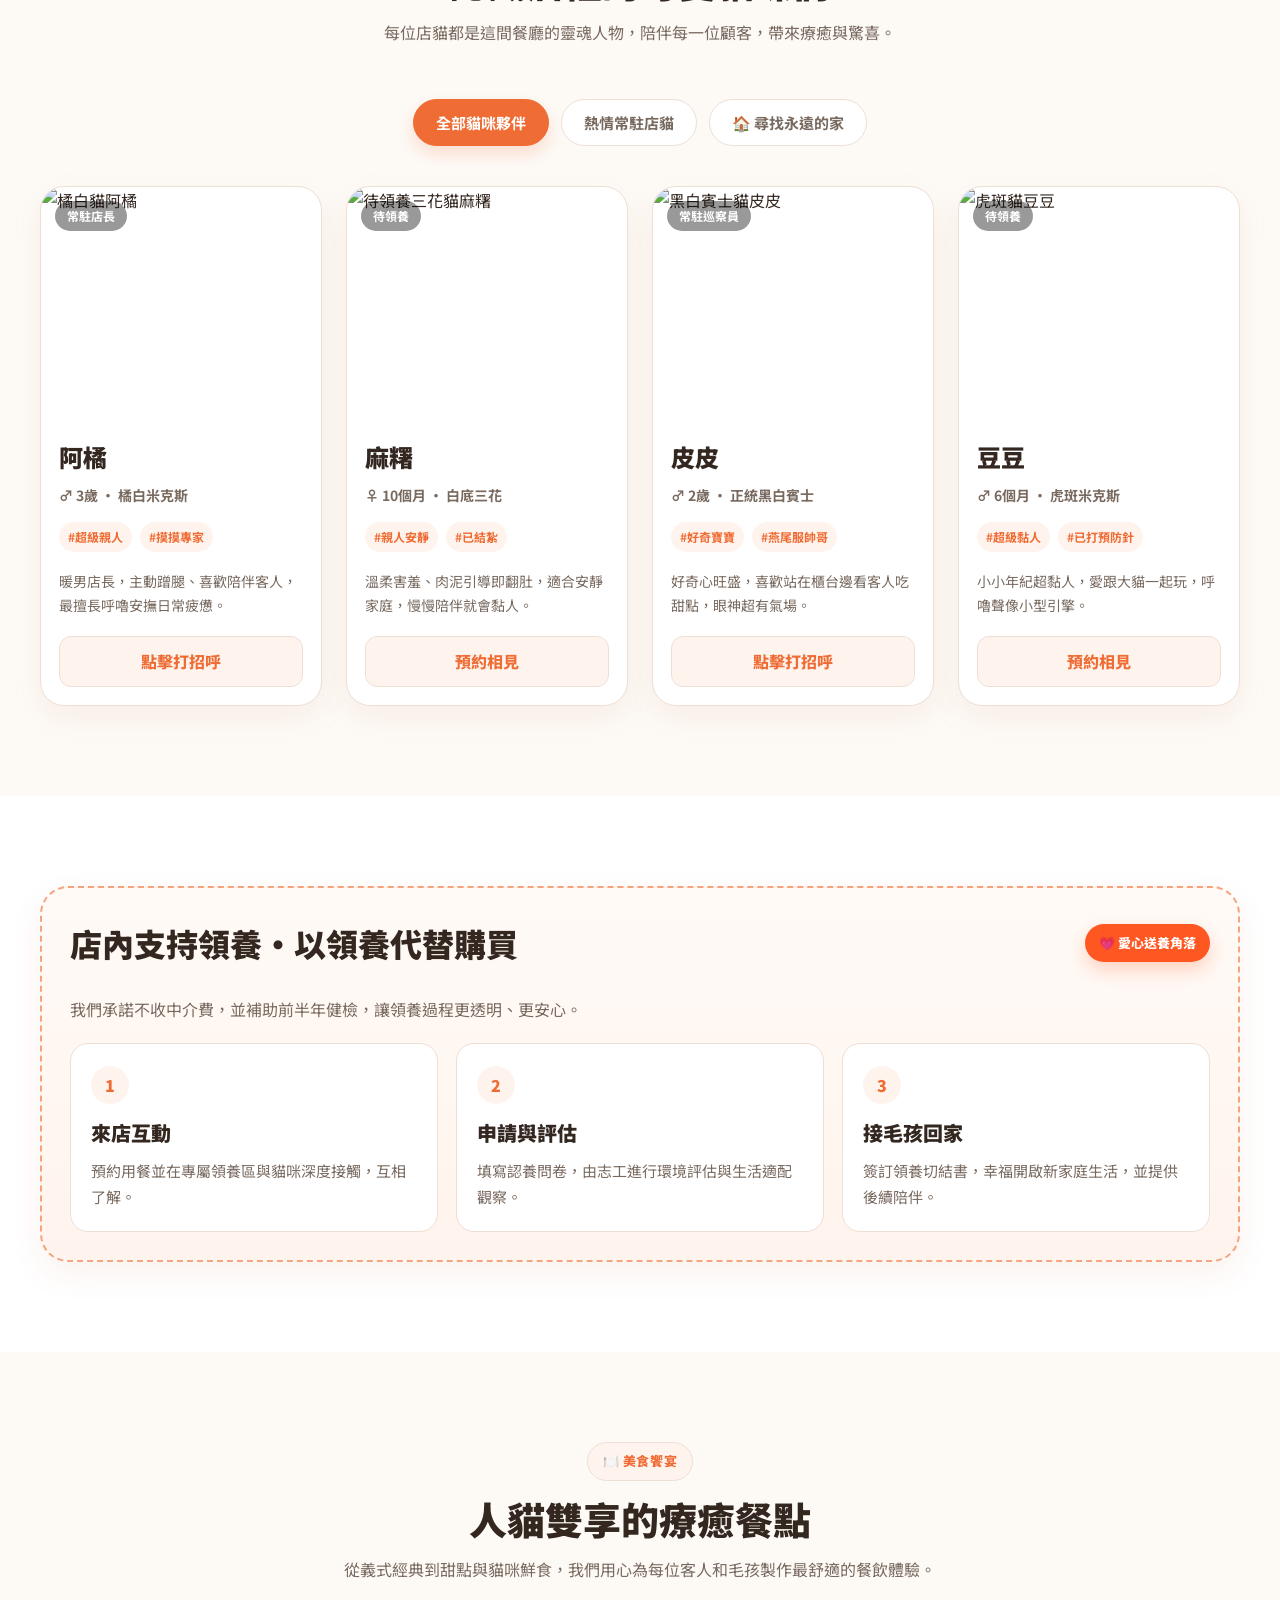
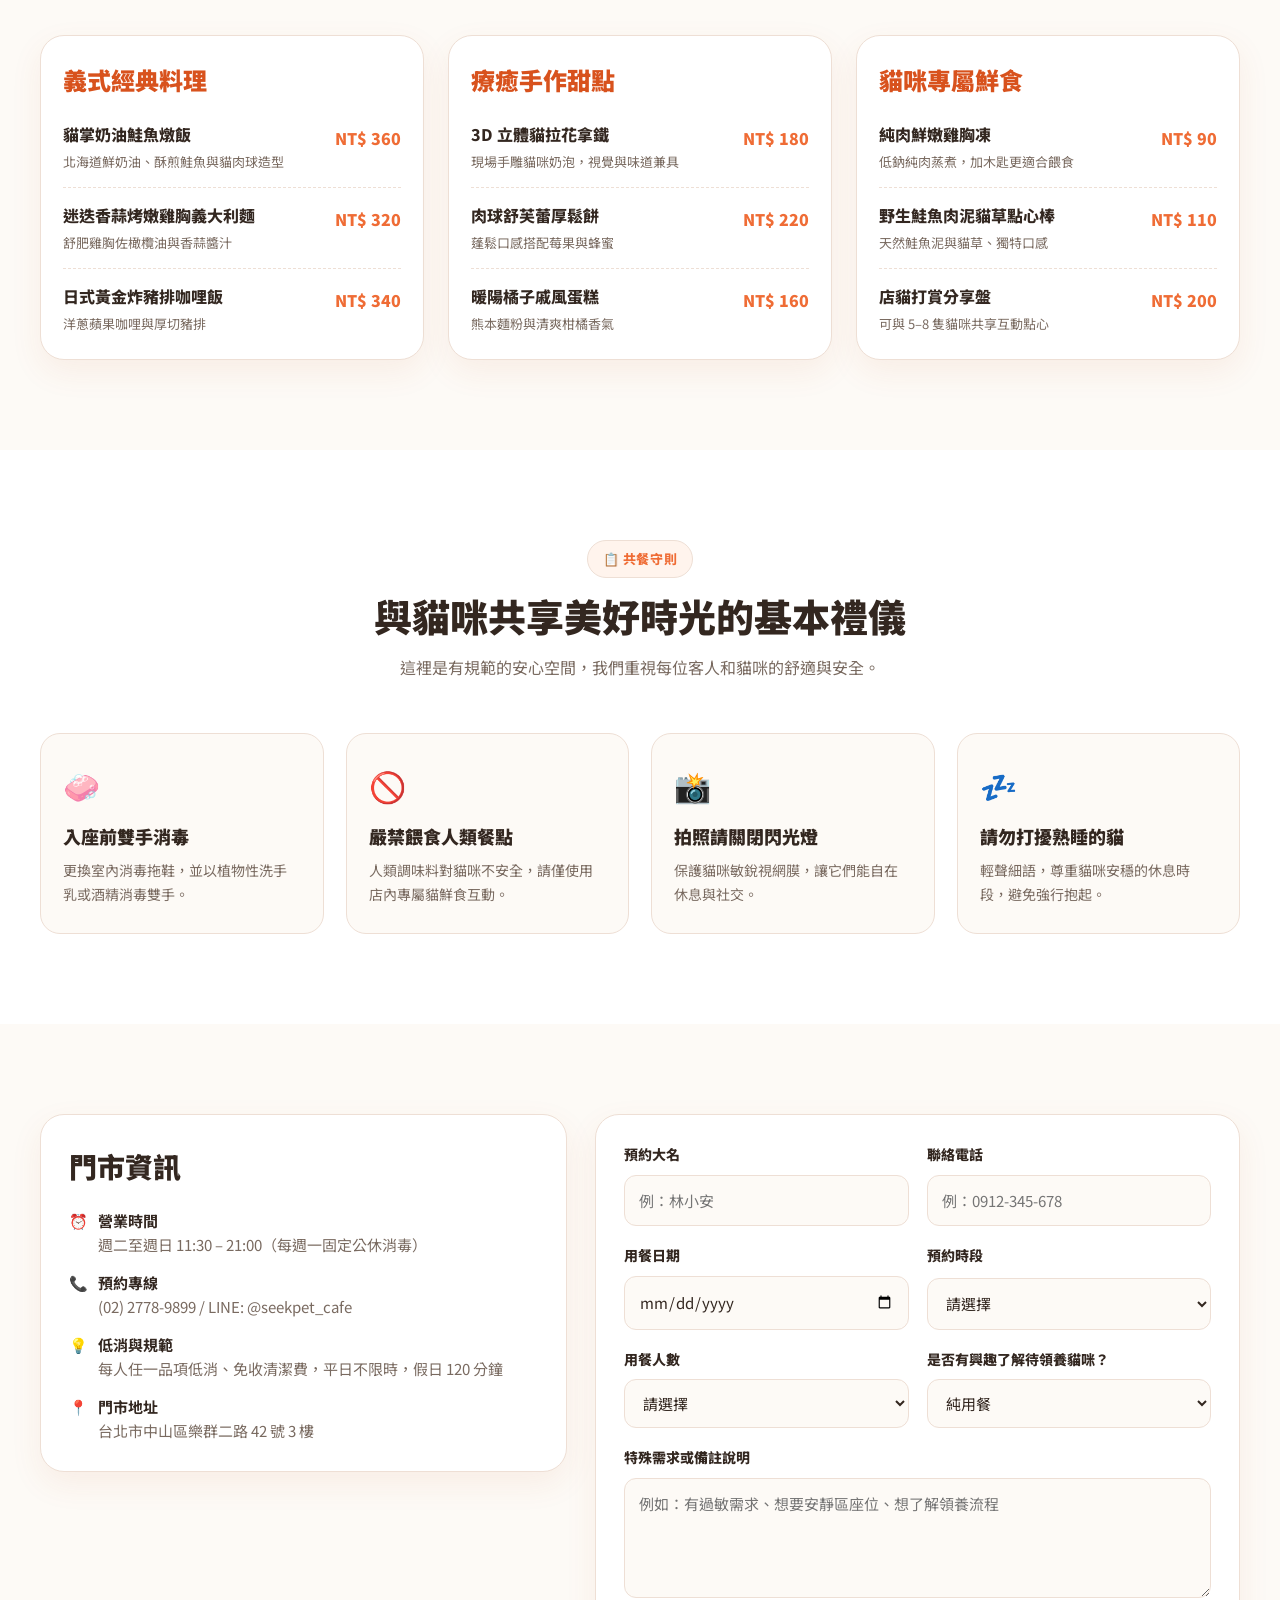
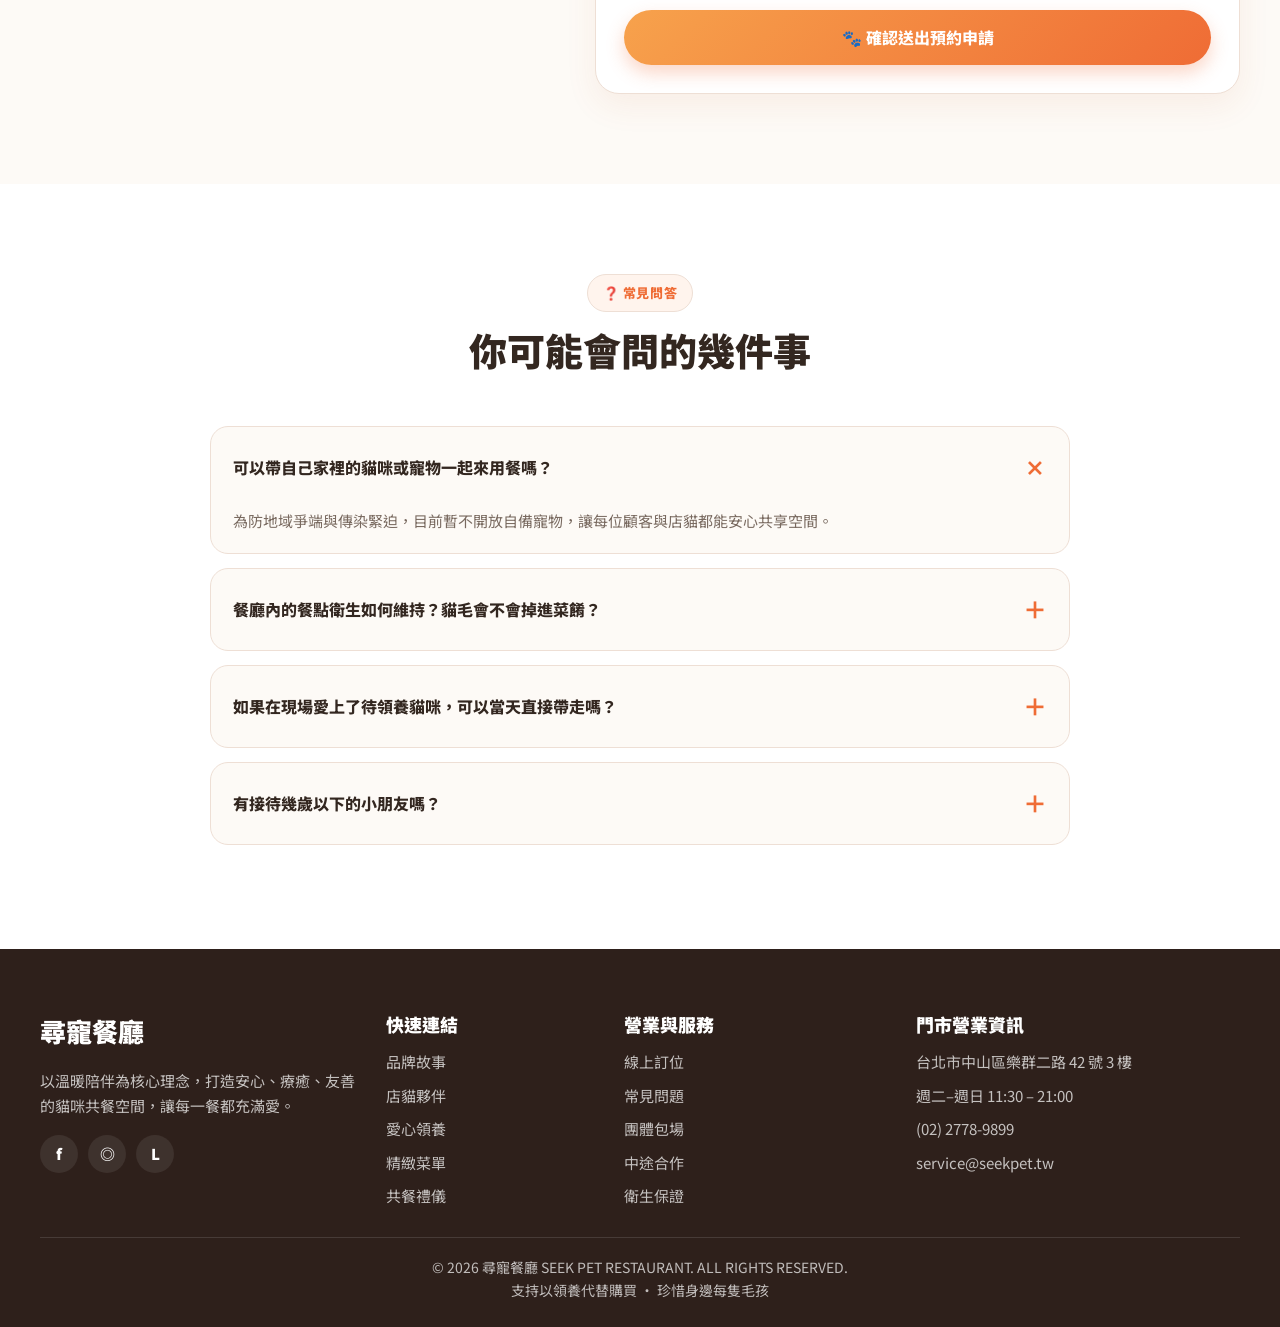
==== commit c6cd71e5: "Implement code changes to enhance functionality and improve performance" ====
--- a/onepage/index.html
+++ b/onepage/index.html
@@ -1,450 +1,321 @@
-<!doctype html>
+<!DOCTYPE html>
 <html lang="zh-Hant">
 <head>
-  <meta charset="UTF-8">
-  <meta name="viewport" content="width=device-width, initial-scale=1.0">
-  <meta name="description" content="藍天咖啡，為手沖咖啡愛好者挑選當季精品咖啡豆，讓每一杯都清澈、明亮、值得細品。">
-  <title>藍天咖啡｜讓風味，慢慢抵達</title>
-  <link rel="preconnect" href="https://fonts.googleapis.com">
-  <link rel="preconnect" href="https://fonts.gstatic.com" crossorigin>
-  <link href="https://fonts.googleapis.com/css2?family=Noto+Sans+TC:wght@400;500;600;700&family=Noto+Serif+TC:wght@600;700;800;900&family=Playfair+Display:wght@600;700&display=swap" rel="stylesheet">
+  <meta charset="UTF-8" />
+  <meta name="viewport" content="width=device-width, initial-scale=1.0" />
+  <title>尋寵餐廳｜與貓咪共進溫暖美味食光・支持愛心領養</title>
+  <meta name="description" content="尋寵餐廳專為貓咪愛好者打造的溫馨同餐空間。提供人氣私房美味料理與特製貓咪鮮食，店內常駐多隻親人店貓陪伴，並全力支持浪貓愛心領養。" />
+  <link rel="preconnect" href="https://fonts.googleapis.com" />
+  <link rel="preconnect" href="https://fonts.gstatic.com" crossorigin />
+  <link href="https://fonts.googleapis.com/css2?family=Noto+Sans+TC:wght@400;500;600;700;900&family=Zen+Maru+Gothic:wght@500;700;900&display=swap" rel="stylesheet" />
   <style>
     :root {
-      --navy: #062742;
-      --blue: #0c5b95;
-      --sky: #75c6e8;
-      --mist: #eaf5f7;
-      --cream: #fbfaf6;
-      --ink: #122534;
-      --muted: #607482;
-      --line: #d7e4e8;
-      --sand: #e5b66b;
-      --shadow: 0 18px 50px rgba(6, 39, 66, .13);
+      --primary-orange: #ef6c35;
+      --primary-deep: #d8521d;
+      --primary-light: #fff4ed;
+      --primary-tint: #ffe4d4;
+      --accent-warm: #f7a24c;
+      --accent-yellow: #fcc458;
+      --bg-cream: #fdfaf6;
+      --bg-white: #ffffff;
+      --text-main: #332720;
+      --text-muted: #796a60;
+      --text-light: #a4978e;
+      --border-warm: #eedfd5;
+      --card-shadow: 0 12px 32px rgba(189, 90, 42, 0.08);
+      --card-hover: 0 16px 38px rgba(189, 90, 42, 0.15);
+      --badge-adopt: #ff5722;
+      --tag-green: #3ea06b;
+      --tag-green-bg: #eaf8f0;
+      --radius-sm: 8px;
+      --radius-md: 16px;
+      --radius-lg: 24px;
+      --radius-full: 999px;
     }
-
     * { box-sizing: border-box; }
     html { scroll-behavior: smooth; }
     body {
       margin: 0;
-      color: var(--ink);
-      background: var(--cream);
-      font: 16px/1.7 "Noto Sans TC", sans-serif;
-      -webkit-font-smoothing: antialiased;
+      font-family: 'Noto Sans TC', sans-serif;
+      background: var(--bg-cream);
+      color: var(--text-main);
+      line-height: 1.7;
+      overflow-x: hidden;
     }
+    img { display: block; max-width: 100%; }
     a { color: inherit; text-decoration: none; }
-    button, input { font: inherit; }
-    button { cursor: pointer; }
-    .wrap { width: min(1120px, calc(100% - 48px)); margin: 0 auto; }
-    .eyebrow {
-      display: flex;
-      align-items: center;
-      gap: 12px;
-      margin: 0 0 18px;
-      color: var(--blue);
-      font-size: 11px;
-      font-weight: 700;
-      letter-spacing: .18em;
+    button, input, select, textarea { font: inherit; }
+    .container { width: min(1200px, calc(100% - 40px)); margin: 0 auto; }
+    .font-cute { font-family: 'Zen Maru Gothic', 'Noto Sans TC', sans-serif; }
+    .top-announcement { background: linear-gradient(90deg, #f7a24c, #ef6c35); color: #fff; text-align: center; padding: 10px 16px; font-size: 13.5px; font-weight: 700; letter-spacing: 0.04em; }
+    .top-announcement a { color: #fff; text-decoration: underline; margin-left: 6px; }
+    .header { position: sticky; top: 0; z-index: 100; background: rgba(255,255,255,0.94); backdrop-filter: blur(12px); border-bottom: 1px solid var(--border-warm); }
+    .header-nav { display: flex; align-items: center; justify-content: space-between; height: 78px; }
+    .brand-logo { display: flex; align-items: center; gap: 12px; }
+    .brand-icon { width: 44px; height: 44px; border-radius: 14px; display: grid; place-items: center; background: linear-gradient(135deg, var(--accent-warm), var(--primary-orange)); color: #fff; font-size: 24px; box-shadow: 0 8px 20px rgba(239,108,53,0.28); }
+    .brand-text h1 { margin: 0; font-size: 22px; line-height: 1.1; letter-spacing: 0.02em; font-weight: 900; color: var(--primary-deep); }
+    .brand-text span { display: block; color: var(--text-muted); font-size: 11px; letter-spacing: 0.14em; font-weight: 700; }
+    .nav-menu { display: flex; align-items: center; gap: 26px; list-style: none; margin: 0; padding: 0; }
+    .nav-menu a { position: relative; font-size: 15px; font-weight: 600; color: var(--text-main); padding: 6px 0; }
+    .nav-menu a::after { content: ''; position: absolute; left: 0; bottom: -2px; width: 100%; height: 2px; background: var(--primary-orange); transform: scaleX(0); transform-origin: right; transition: transform 0.25s ease; }
+    .nav-menu a:hover::after, .nav-menu a:focus-visible::after { transform: scaleX(1); transform-origin: left; }
+    .nav-actions { display: flex; align-items: center; gap: 14px; }
+    .btn { display: inline-flex; align-items: center; justify-content: center; gap: 8px; padding: 12px 22px; border-radius: var(--radius-full); border: none; cursor: pointer; font-size: 15px; font-weight: 700; transition: all 0.25s ease; white-space: nowrap; }
+    .btn-primary { background: linear-gradient(135deg, var(--accent-warm), var(--primary-orange)); color: #fff; box-shadow: 0 8px 18px rgba(239,108,53,0.28); }
+    .btn-primary:hover { transform: translateY(-2px); }
+    .btn-secondary { background: var(--primary-light); color: var(--primary-orange); border: 1px solid var(--border-warm); }
+    .btn-secondary:hover { background: var(--primary-tint); transform: translateY(-2px); }
+    .hamburger-btn { display: none; border: none; background: transparent; font-size: 28px; color: var(--text-main); cursor: pointer; padding: 4px 8px; }
+    section { padding: 90px 0; }
+    .section-header { max-width: 680px; margin: 0 auto 52px; text-align: center; }
+    .badge-sub { display: inline-flex; align-items: center; gap: 6px; background: var(--primary-light); color: var(--primary-orange); border: 1px solid var(--border-warm); border-radius: var(--radius-full); font-size: 13px; font-weight: 800; letter-spacing: 0.05em; padding: 7px 15px; margin-bottom: 14px; }
+    .section-title { margin: 0 0 14px; font-size: clamp(28px, 4vw, 38px); line-height: 1.25; font-weight: 900; }
+    .section-title span { color: var(--primary-orange); }
+    .section-desc { margin: 0; font-size: 16px; color: var(--text-muted); }
+    .hero-section { padding: 60px 0 96px; background: radial-gradient(circle at 80% 20%, #ffe9dc 0%, var(--bg-cream) 72%); position: relative; }
+    .hero-grid { display: grid; grid-template-columns: 1.1fr 0.9fr; gap: 50px; align-items: center; }
+    .hero-content { max-width: 580px; }
+    .hero-tag { display: inline-flex; align-items: center; gap: 8px; background: #fff; color: var(--primary-orange); border: 1px solid var(--border-warm); border-radius: var(--radius-full); padding: 8px 18px; font-size: 14px; font-weight: 800; box-shadow: 0 10px 18px rgba(239,108,53,0.08); margin-bottom: 22px; }
+    .hero-title { margin: 0 0 20px; font-size: clamp(34px, 5vw, 52px); line-height: 1.15; font-weight: 900; letter-spacing: -0.01em; }
+    .hero-title .highlight { color: var(--primary-orange); position: relative; display: inline-block; }
+    .hero-title .highlight::after { content: ''; position: absolute; left: 0; bottom: 4px; width: 100%; height: 10px; background: rgba(247,162,76,0.3); border-radius: 4px; z-index: -1; }
+    .hero-description { margin: 0 0 34px; font-size: 17px; color: var(--text-muted); }
+    .hero-btn-group { display: flex; flex-wrap: wrap; gap: 16px; margin-bottom: 38px; }
+    .hero-stats { display: grid; grid-template-columns: repeat(3, 1fr); gap: 18px; border-top: 1px dashed var(--border-warm); padding-top: 24px; }
+    .stat-item h4 { margin: 0; font-size: 28px; color: var(--primary-deep); font-weight: 900; line-height: 1.1; }
+    .stat-item p { margin: 4px 0 0; font-size: 13px; color: var(--text-muted); font-weight: 700; }
+    .hero-visual { position: relative; }
+    .hero-card-main { position: relative; overflow: hidden; border-radius: 28px; border: 4px solid #fff; box-shadow: var(--card-shadow); background: #fff; }
+    .hero-card-main img { width: 100%; height: 440px; object-fit: cover; }
+    .hero-floating-badge { position: absolute; left: 22px; bottom: 18px; display: flex; align-items: center; gap: 12px; background: rgba(255,255,255,0.95); border: 1px solid var(--border-warm); border-radius: 18px; padding: 14px 18px; box-shadow: 0 12px 26px rgba(0,0,0,0.12); max-width: 270px; }
+    .floating-badge-icon { font-size: 28px; }
+    .floating-badge-text strong { display: block; color: var(--primary-deep); font-size: 14px; line-height: 1.3; }
+    .floating-badge-text span { display: block; color: var(--text-muted); font-size: 12px; }
+    .hero-sub-card { position: absolute; right: -16px; top: -18px; display: flex; align-items: center; gap: 10px; background: linear-gradient(135deg, #ff8142, #ef6c35); color: #fff; border-radius: 18px; padding: 14px 18px; box-shadow: 0 16px 30px rgba(239,108,53,0.35); animation: floatBadge 3.5s ease-in-out infinite alternate; }
+    @keyframes floatBadge { 0% { transform: translateY(0); } 100% { transform: translateY(-10px); } }
+    .features-section { background: #fff; }
+    .features-grid { display: grid; grid-template-columns: repeat(3, 1fr); gap: 28px; }
+    .feature-card { background: var(--bg-cream); border: 1px solid var(--border-warm); border-radius: var(--radius-lg); padding: 36px 30px; transition: all 0.25s ease; }
+    .feature-card:hover { transform: translateY(-6px); box-shadow: var(--card-hover); border-color: var(--accent-warm); background: #fff; }
+    .feature-icon-wrapper { width: 62px; height: 62px; display: grid; place-items: center; border-radius: 16px; background: var(--primary-light); font-size: 28px; color: var(--primary-orange); margin-bottom: 18px; }
+    .feature-card h3 { margin: 0 0 12px; font-size: 20px; font-weight: 900; }
+    .feature-card p { margin: 0; color: var(--text-muted); font-size: 15px; }
+    .cats-section { background: var(--bg-cream); }
+    .cat-filter-tabs { display: flex; justify-content: center; flex-wrap: wrap; gap: 12px; margin-bottom: 40px; }
+    .tab-btn { border: 1.5px solid var(--border-warm); background: #fff; border-radius: var(--radius-full); color: var(--text-muted); padding: 10px 22px; font-size: 15px; font-weight: 700; cursor: pointer; transition: all 0.25s ease; }
+    .tab-btn.active, .tab-btn:hover { background: var(--primary-orange); color: #fff; border-color: var(--primary-orange); box-shadow: 0 8px 18px rgba(239,108,53,0.2); }
+    .cats-grid { display: grid; grid-template-columns: repeat(4, minmax(0,1fr)); gap: 24px; }
+    .cat-card { display: flex; flex-direction: column; background: #fff; border: 1px solid var(--border-warm); border-radius: 24px; overflow: hidden; box-shadow: var(--card-shadow); transition: transform 0.25s ease, box-shadow 0.25s ease; }
+    .cat-card:hover { transform: translateY(-8px); box-shadow: var(--card-hover); }
+    .cat-img-wrapper { position: relative; height: 230px; overflow: hidden; }
+    .cat-img-wrapper img { width: 100%; height: 100%; object-fit: cover; transition: transform 0.5s ease; }
+    .cat-card:hover .cat-img-wrapper img { transform: scale(1.08); }
+    .cat-badge { position: absolute; left: 14px; top: 14px; background: rgba(0,0,0,0.4); color: #fff; border-radius: var(--radius-full); padding: 5px 12px; font-size: 12px; font-weight: 700; }
+    .cat-card-body { padding: 20px 18px 18px; display: flex; flex-direction: column; flex: 1; }
+    .cat-card h3 { margin: 0; font-size: 24px; font-weight: 900; color: var(--text-main); }
+    .cat-meta { margin: 6px 0 14px; color: var(--text-muted); font-size: 14px; font-weight: 700; }
+    .cat-tags { display: flex; flex-wrap: wrap; gap: 8px; margin-bottom: 18px; }
+    .cat-tag { display: inline-block; background: var(--primary-light); color: var(--primary-orange); border-radius: var(--radius-full); padding: 5px 9px; font-size: 12px; font-weight: 700; }
+    .cat-card p { margin: 0 0 18px; font-size: 14px; color: var(--text-muted); }
+    .card-action { margin-top: auto; display: inline-flex; align-items: center; justify-content: center; width: 100%; padding: 11px 16px; border-radius: 12px; background: var(--primary-light); color: var(--primary-orange); font-weight: 800; border: 1px solid var(--border-warm); }
+    .adoption-section { background: #fff; }
+    .adoption-banner { background: linear-gradient(180deg, #fffaf6, #fff4ed); border: 2px dashed rgba(239,108,53,0.6); border-radius: 28px; padding: 28px; box-shadow: var(--card-shadow); }
+    .adoption-header { display: flex; justify-content: space-between; align-items: center; gap: 16px; margin-bottom: 26px; }
+    .adoption-header h3 { margin: 0; font-size: clamp(26px, 3vw, 32px); font-weight: 900; }
+    .adoption-tag { display: inline-flex; align-items: center; gap: 8px; background: var(--badge-adopt); color: #fff; border-radius: var(--radius-full); padding: 8px 14px; font-weight: 800; font-size: 13px; box-shadow: 0 8px 18px rgba(255,87,34,0.24); animation: pulseBadge 1.8s ease-in-out infinite alternate; }
+    @keyframes pulseBadge { 0% { transform: scale(1); } 100% { transform: scale(1.04); } }
+    .adoption-grid { display: grid; grid-template-columns: repeat(3, minmax(0,1fr)); gap: 18px; margin-top: 20px; }
+    .adoption-step { background: #fff; border: 1px solid var(--border-warm); border-radius: 18px; padding: 22px 20px; position: relative; }
+    .step-number { width: 38px; height: 38px; border-radius: 50%; display: grid; place-items: center; background: var(--primary-light); color: var(--primary-orange); font-weight: 900; margin-bottom: 12px; }
+    .adoption-step h4 { margin: 0 0 8px; font-size: 20px; font-weight: 900; }
+    .adoption-step p { margin: 0; color: var(--text-muted); font-size: 15px; }
+    .menu-section { background: var(--bg-cream); }
+    .menu-grid { display: grid; grid-template-columns: repeat(3, minmax(0,1fr)); gap: 24px; }
+    .menu-card { background: #fff; border: 1px solid var(--border-warm); border-radius: 24px; padding: 24px 22px; box-shadow: var(--card-shadow); }
+    .menu-card h3 { margin: 0 0 20px; font-size: 24px; font-weight: 900; color: var(--primary-deep); }
+    .menu-list { display: grid; gap: 14px; }
+    .menu-item { display: flex; justify-content: space-between; align-items: flex-start; gap: 12px; padding-bottom: 14px; border-bottom: 1px dashed var(--border-warm); }
+    .menu-item:last-child { border-bottom: none; padding-bottom: 0; }
+    .menu-item strong { display: block; margin-bottom: 4px; font-size: 16px; font-weight: 800; }
+    .menu-item span { display: block; color: var(--text-muted); font-size: 13px; line-height: 1.6; }
+    .item-price { font-size: 16px; font-weight: 900; color: var(--primary-orange); white-space: nowrap; padding-top: 4px; }
+    .rules-section { background: #fff; }
+    .rules-grid { display: grid; grid-template-columns: repeat(4, minmax(0,1fr)); gap: 22px; }
+    .rule-card { background: var(--bg-cream); border: 1px solid var(--border-warm); border-radius: 20px; padding: 26px 22px; }
+    .rule-card .rule-icon { font-size: 30px; margin-bottom: 10px; }
+    .rule-card h4 { margin: 0 0 8px; font-size: 18px; font-weight: 900; }
+    .rule-card p { margin: 0; color: var(--text-muted); font-size: 14px; }
+    .booking-section { background: var(--bg-cream); }
+    .booking-grid { display: grid; grid-template-columns: 0.9fr 1.1fr; gap: 28px; align-items: start; }
+    .store-info-card, .booking-form { background: #fff; border: 1px solid var(--border-warm); border-radius: 24px; box-shadow: var(--card-shadow); }
+    .store-info-card { padding: 28px; }
+    .store-info-card h3 { margin: 0 0 18px; font-size: 28px; font-weight: 900; }
+    .store-list { display: grid; gap: 14px; margin: 0; padding: 0; list-style: none; color: var(--text-muted); font-size: 15px; }
+    .store-list li { display: flex; align-items: flex-start; gap: 10px; line-height: 1.6; }
+    .store-list strong { color: var(--text-main); }
+    .booking-form { padding: 28px; }
+    .form-grid { display: grid; grid-template-columns: repeat(2, minmax(0,1fr)); gap: 18px; }
+    .field { display: grid; gap: 8px; }
+    .field.full { grid-column: 1 / -1; }
+    label { color: var(--text-main); font-size: 14px; font-weight: 800; }
+    input, select, textarea { width: 100%; border: 1px solid var(--border-warm); border-radius: 12px; padding: 12px 14px; background: var(--bg-cream); color: var(--text-main); font-size: 15px; outline: none; }
+    input:focus, select:focus, textarea:focus { border-color: var(--primary-orange); box-shadow: 0 0 0 3px rgba(239,108,53,0.12); }
+    textarea { min-height: 120px; resize: vertical; }
+    .booking-submit { margin-top: 12px; width: 100%; padding: 14px 18px; font-size: 16px; font-weight: 800; }
+    .faq-section { background: #fff; }
+    .faq-list { max-width: 860px; margin: 0 auto; }
+    .faq-card { background: var(--bg-cream); border: 1px solid var(--border-warm); border-radius: 18px; overflow: hidden; margin-bottom: 14px; }
+    .faq-question { width: 100%; background: transparent; border: none; text-align: left; padding: 20px 22px; font-size: 16px; font-weight: 800; color: var(--text-main); cursor: pointer; display: flex; justify-content: space-between; align-items: center; gap: 12px; }
+    .faq-answer { max-height: 0; overflow: hidden; transition: all 0.25s ease; color: var(--text-muted); padding: 0 22px; font-size: 15px; }
+    .faq-card.open .faq-answer { max-height: 200px; padding: 0 22px 20px; }
+    .faq-toggle { font-size: 24px; color: var(--primary-orange); transition: transform 0.25s ease; }
+    .faq-card.open .faq-toggle { transform: rotate(45deg); }
+    .footer { background: #2e201b; color: rgba(255,255,255,0.82); padding: 60px 0 24px; }
+    .footer-grid { display: grid; grid-template-columns: 1.2fr 0.8fr 1fr 1.2fr; gap: 22px; margin-bottom: 28px; }
+    .footer-brand h3 { margin: 0 0 8px; color: #fff; font-size: 26px; font-weight: 900; }
+    .footer-brand p, .footer-col p, .footer-col a, .footer-col li { color: rgba(255,255,255,0.72); font-size: 15px; }
+    .socials { display: flex; gap: 10px; margin-top: 16px; }
+    .socials a { width: 38px; height: 38px; border-radius: 50%; display: grid; place-items: center; background: rgba(255,255,255,0.08); color: #fff; font-weight: 900; }
+    .footer-col h4 { margin: 0 0 10px; color: #fff; font-size: 18px; font-weight: 900; }
+    .footer-col ul { list-style: none; padding: 0; margin: 0; display: grid; gap: 8px; }
+    .footer-bottom { text-align: center; border-top: 1px solid rgba(255,255,255,0.12); padding-top: 18px; color: rgba(255,255,255,0.7); font-size: 14px; }
+    .toast { position: fixed; right: 24px; bottom: 24px; background: rgba(51,39,32,0.94); color: #fff; border-radius: 14px; padding: 14px 18px; box-shadow: 0 12px 24px rgba(0,0,0,0.18); opacity: 0; transform: translateY(20px); transition: all 0.25s ease; pointer-events: none; z-index: 200; font-weight: 700; }
+    .toast.show { opacity: 1; transform: translateY(0); }
+    @media (max-width: 992px) {
+      .features-grid, .menu-grid, .adoption-grid, .footer-grid { grid-template-columns: repeat(2, minmax(0,1fr)); }
+      .cats-grid { grid-template-columns: repeat(2, minmax(0,1fr)); }
+      .rules-grid { grid-template-columns: repeat(2, minmax(0,1fr)); }
+      .hero-grid, .booking-grid { grid-template-columns: 1fr; }
+      .hero-content { max-width: none; text-align: center; }
+      .hero-btn-group { justify-content: center; }
+      .hero-stats { max-width: 500px; margin: 0 auto; }
+      .hero-card-main img { height: 420px; }
+      .adoption-header { flex-direction: column; align-items: flex-start; }
     }
-    .eyebrow::before { width: 28px; height: 1px; background: currentColor; content: ""; }
-    .section-title {
-      margin: 0;
-      font: 800 clamp(30px, 4vw, 46px)/1.28 "Noto Serif TC", serif;
-      letter-spacing: .045em;
-    }
-    .text-blue { color: var(--blue); }
-    .button, .outline-link {
-      display: inline-flex;
-      min-height: 50px;
-      align-items: center;
-      justify-content: center;
-      padding: 10px 23px;
-      border: 1px solid transparent;
-      border-radius: 2px;
-      font-size: 14px;
-      font-weight: 700;
-      letter-spacing: .04em;
-      transition: transform .25s ease, background-color .25s ease, color .25s ease, border-color .25s ease;
-    }
-    .button:hover, .outline-link:hover { transform: translateY(-2px); }
-    .button--sand { color: var(--navy); background: var(--sand); }
-    .button--sand:hover { background: #f1cb8b; }
-    .button--dark { color: var(--navy); background: #fff; }
-    .outline-link { border-color: rgba(255,255,255,.72); color: #fff; }
-    .outline-link:hover { color: var(--navy); background: #fff; }
-    :focus-visible { outline: 3px solid var(--sky); outline-offset: 4px; }
-
-    /* Header & hero */
-    .site-header { position: absolute; z-index: 20; top: 0; left: 0; width: 100%; border-bottom: 1px solid rgba(255,255,255,.28); }
-    .nav { min-height: 78px; display: flex; align-items: center; justify-content: space-between; gap: 20px; }
-    .brand { display: inline-flex; align-items: center; gap: 11px; color: #fff; }
-    .brand-mark { width: 29px; height: 29px; display: grid; place-items: center; border: 1px solid var(--sky); border-radius: 50%; color: var(--sky); font: 700 16px/1 "Playfair Display", serif; }
-    .brand-copy { display: grid; line-height: 1.05; }
-    .brand-copy strong { font-size: 13px; letter-spacing: .08em; }
-    .brand-copy small { margin-top: 4px; font-size: 8px; letter-spacing: .18em; opacity: .7; }
-    .nav-links { display: flex; align-items: center; gap: clamp(16px, 2.4vw, 31px); }
-    .nav-links a { position: relative; color: #fff; font-size: 13px; font-weight: 500; white-space: nowrap; }
-    .nav-links a:not(.nav-cta)::after { position: absolute; right: 0; bottom: -5px; left: auto; width: 0; height: 1px; background: var(--sky); content: ""; transition: width .25s ease; }
-    .nav-links a:not(.nav-cta):hover::after { right: auto; left: 0; width: 100%; }
-    .nav-links .nav-cta { padding: 8px 13px; border: 1px solid rgba(255,255,255,.72); }
-    .nav-links .nav-cta:hover { color: var(--navy); background: #fff; }
-    .menu-toggle { display: none; width: 42px; height: 42px; border: 1px solid rgba(255,255,255,.7); color: #fff; background: transparent; font-size: 23px; line-height: 1; }
-
-    .hero { position: relative; min-height: 704px; overflow: hidden; color: #fff; background: var(--navy); isolation: isolate; }
-    .hero::before { position: absolute; z-index: -2; top: -320px; right: -210px; width: 810px; height: 810px; border-radius: 50%; background: radial-gradient(circle, rgba(117,198,232,.38), rgba(12,91,149,.18) 38%, transparent 69%); content: ""; }
-    .hero::after { position: absolute; z-index: -1; right: 12%; bottom: -430px; width: 780px; height: 780px; border: 1px solid rgba(117,198,232,.18); border-radius: 50%; box-shadow: 0 0 0 65px rgba(117,198,232,.035), 0 0 0 154px rgba(117,198,232,.025); content: ""; }
-    .hero-grid { min-height: 704px; display: grid; grid-template-columns: 1.02fr .98fr; gap: 45px; align-items: center; padding: 122px 0 72px; }
-    .hero-copy { position: relative; z-index: 2; }
-    .hero .eyebrow { color: var(--sky); }
-    .hero h1 { max-width: 650px; margin: 0 0 23px; font: 800 clamp(42px, 5.5vw, 68px)/1.22 "Noto Serif TC", serif; letter-spacing: .05em; }
-    .hero h1 span { color: var(--sky); }
-    .hero-lede { max-width: 500px; margin: 0; color: rgba(255,255,255,.79); font-size: 16px; }
-    .hero-actions { display: flex; flex-wrap: wrap; gap: 12px; margin-top: 31px; }
-    .hero-note { margin: 31px 0 0; color: rgba(255,255,255,.55); font: 600 11px/1.5 "Playfair Display", serif; letter-spacing: .16em; }
-    .scroll-cue { position: absolute; bottom: 35px; left: 0; display: flex; align-items: center; gap: 10px; color: rgba(255,255,255,.63); font-size: 10px; font-weight: 600; letter-spacing: .18em; }
-    .scroll-cue::before { width: 38px; height: 1px; background: var(--sky); content: ""; }
-
-    .hero-art { position: relative; align-self: stretch; min-height: 470px; overflow: hidden; }
-    .hero-art .sun { position: absolute; top: 52px; right: 54px; width: clamp(138px, 18vw, 200px); aspect-ratio: 1; border-radius: 50%; background: #b9e8f5; box-shadow: 0 0 0 27px rgba(117,198,232,.09), 0 0 0 59px rgba(117,198,232,.045); }
-    .mountain { position: absolute; right: -11%; bottom: 6px; width: 116%; height: 260px; transform: skewY(-9deg); transform-origin: right bottom; background: linear-gradient(146deg, transparent 0 27%, rgba(61,145,184,.36) 27.3% 48%, rgba(17,97,143,.77) 48.3%); clip-path: polygon(0 62%, 28% 20%, 44% 57%, 68% 4%, 100% 57%, 100% 100%, 0 100%); }
-    .mountain--back { right: 13%; bottom: 98px; width: 108%; height: 220px; opacity: .46; transform: skewY(-4deg); background: #2a81ae; clip-path: polygon(0 84%, 31% 30%, 45% 62%, 66% 9%, 100% 66%, 100% 100%, 0 100%); }
-    .horizon { position: absolute; right: -4%; bottom: 0; width: 116%; height: 112px; background: linear-gradient(90deg, rgba(7,45,75,.5), #0d5684); transform: skewY(-4deg); }
-    .coffee-vessel { position: absolute; z-index: 4; right: 18%; bottom: 36px; width: 192px; height: 274px; filter: drop-shadow(18px 22px 14px rgba(0,0,0,.22)); }
-    .vessel-neck { position: absolute; top: 0; left: 62px; width: 68px; height: 42px; border: 7px solid #b3e2ef; border-bottom: 0; border-radius: 50% 50% 0 0; background: rgba(6,39,66,.62); }
-    .vessel-body { position: absolute; top: 33px; left: 18px; width: 150px; height: 212px; border: 7px solid #b3e2ef; border-radius: 31% 31% 42% 42% / 12% 12% 37% 37%; background: linear-gradient(90deg, rgba(30,112,151,.9), rgba(5,35,60,.9) 45%, rgba(83,167,198,.8)); overflow: hidden; }
-    .vessel-body::before { position: absolute; top: 15px; left: 0; width: 100%; height: 5px; background: rgba(197,237,244,.8); box-shadow: 0 48px rgba(197,237,244,.25), 0 95px rgba(197,237,244,.18), 0 145px rgba(197,237,244,.13); content: ""; }
-    .vessel-body::after { position: absolute; top: 5px; left: 48%; width: 24px; height: 200px; border-radius: 50%; background: rgba(218,247,251,.17); content: ""; }
-    .vessel-handle { position: absolute; right: 0; bottom: 49px; width: 62px; height: 98px; border: 10px solid #a9dce9; border-left: 0; border-radius: 0 53px 53px 0; }
-    .art-label { position: absolute; z-index: 5; right: 0; bottom: 64px; display: grid; gap: 3px; color: rgba(255,255,255,.73); font-size: 11px; letter-spacing: .1em; text-align: right; }
-    .art-label strong { color: var(--sky); font: 700 22px/1 "Playfair Display", serif; }
-
-    /* Story */
-    .story { padding: 118px 0; background: #fff; }
-    .story-grid { display: grid; grid-template-columns: .9fr 1.1fr; gap: clamp(45px, 8vw, 105px); align-items: center; }
-    .story-visual { position: relative; min-height: 416px; }
-    .seal { position: absolute; top: 0; left: 0; width: 310px; height: 310px; display: grid; place-items: center; border: 1px solid #a8d2df; border-radius: 50%; color: var(--blue); background: radial-gradient(circle at 35% 30%, #fff 0, #eaf6f8 68%, #d9edf1 100%); }
-    .seal::before, .seal::after { position: absolute; border: 1px solid rgba(12,91,149,.25); border-radius: 50%; content: ""; }
-    .seal::before { inset: 17px; }
-    .seal::after { inset: 44px; border-style: dashed; }
-    .seal-inner { position: relative; z-index: 1; display: grid; gap: 7px; text-align: center; }
-    .seal-inner b { font: 700 42px/1 "Playfair Display", serif; }
-    .seal-inner span { font-size: 13px; font-weight: 700; letter-spacing: .1em; }
-    .seal-inner small { font: 600 9px/1.5 "Playfair Display", serif; letter-spacing: .15em; }
-    .blue-note { position: absolute; right: 0; bottom: 0; width: 235px; padding: 27px 28px; color: #fff; background: var(--navy); box-shadow: var(--shadow); }
-    .blue-note .eyebrow { margin-bottom: 9px; color: var(--sky); font-size: 9px; }
-    .blue-note p { margin: 0; font: 700 20px/1.55 "Noto Serif TC", serif; letter-spacing: .05em; }
-    .story-copy p { margin: 19px 0 0; color: var(--muted); }
-    .inline-link { display: inline-flex; align-items: center; gap: 8px; margin-top: 24px; padding-bottom: 5px; border-bottom: 1px solid var(--blue); color: var(--blue); font-weight: 700; }
-    .inline-link:hover { color: var(--navy); }
-
-    /* Coffee collection */
-    .coffee { padding: 111px 0 120px; background: var(--mist); }
-    .section-heading { display: flex; align-items: end; justify-content: space-between; gap: 40px; margin-bottom: 39px; }
-    .section-heading p { max-width: 370px; margin: 0; color: var(--muted); }
-    .coffee-grid { display: grid; grid-template-columns: repeat(3, 1fr); gap: 19px; }
-    .coffee-card { position: relative; min-height: 384px; display: flex; flex-direction: column; overflow: hidden; padding: 30px; color: #fff; background: var(--navy); box-shadow: var(--shadow); }
-    .coffee-card:nth-child(2) { background: #106396; }
-    .coffee-card:nth-child(3) { background: #164c68; }
-    .coffee-card::after { position: absolute; right: -90px; bottom: -90px; width: 260px; height: 260px; border: 1px solid rgba(255,255,255,.24); border-radius: 50%; box-shadow: 0 0 0 27px rgba(255,255,255,.045), 0 0 0 65px rgba(255,255,255,.025); content: ""; }
-    .card-top, .coffee-card h3, .flavour, .card-footer { position: relative; z-index: 1; }
-    .card-top { color: var(--sky); font: 700 12px/1.3 "Playfair Display", serif; letter-spacing: .12em; }
-    .origin { margin: 25px 0 8px; color: rgba(255,255,255,.69); font-size: 10px; font-weight: 700; letter-spacing: .15em; }
-    .coffee-card h3 { margin: 0; font: 700 26px/1.38 "Noto Serif TC", serif; letter-spacing: .04em; }
-    .flavour { margin: 15px 0 0; color: rgba(255,255,255,.73); font-size: 14px; }
-    .card-footer { display: flex; align-items: end; justify-content: space-between; gap: 14px; margin-top: auto; }
-    .price { font: 700 15px/1.3 "Playfair Display", serif; letter-spacing: .04em; }
-    .save-coffee { padding: 0 0 5px; border: 0; border-bottom: 1px solid rgba(255,255,255,.72); color: #fff; background: transparent; font-size: 13px; font-weight: 700; white-space: nowrap; transition: color .2s, border-color .2s; }
-    .save-coffee:hover { border-color: var(--sand); color: var(--sand); }
-
-    /* Brew */
-    .brew { padding: 118px 0; background: #fff; }
-    .brew-grid { display: grid; grid-template-columns: .93fr 1.07fr; gap: clamp(42px, 8vw, 90px); align-items: center; }
-    .brew-art { position: relative; height: 414px; overflow: hidden; background: linear-gradient(136deg, #e3f4f7 0 48%, #f8fcfc 48% 100%); }
-    .brew-art::before { position: absolute; top: 37px; left: 35px; width: 68px; height: 41px; border-top: 1px solid #6cb4ce; border-bottom: 1px solid #6cb4ce; content: ""; }
-    .brew-art::after { position: absolute; top: 57px; left: 35px; width: 43px; border-top: 1px solid #6cb4ce; content: ""; }
-    .water-rings { position: absolute; top: 67px; left: 50%; width: 245px; height: 245px; border: 1px solid rgba(12,91,149,.27); border-radius: 50%; transform: translateX(-50%); box-shadow: 0 0 0 30px rgba(117,198,232,.12), 0 0 0 74px rgba(117,198,232,.065); }
-    .water-rings::before { position: absolute; top: 18px; left: 50%; width: 1px; height: 58px; background: #6bb8d1; content: ""; transform: translateX(-50%); }
-    .dripper { position: absolute; z-index: 2; top: 134px; left: 50%; width: 147px; height: 151px; border: 7px solid var(--blue); border-top: 0; background: linear-gradient(130deg, rgba(255,255,255,.85), rgba(117,198,232,.25)); clip-path: polygon(0 0, 100% 0, 74% 100%, 26% 100%); transform: translateX(-50%); }
-    .dripper::after { position: absolute; right: 32px; bottom: 19px; left: 32px; height: 33px; border-top: 2px solid rgba(12,91,149,.55); border-bottom: 2px solid rgba(12,91,149,.35); content: ""; }
-    .carafe { position: absolute; z-index: 1; bottom: 56px; left: 50%; width: 139px; height: 106px; border: 6px solid var(--blue); border-radius: 16px 16px 45% 45%; background: rgba(117,198,232,.23); transform: translateX(-50%); }
-    .carafe::before { position: absolute; top: -28px; left: 29px; width: 70px; height: 28px; border: 6px solid var(--blue); border-bottom: 0; border-radius: 50% 50% 0 0; content: ""; }
-    .brew-caption { position: absolute; right: 24px; bottom: 19px; color: var(--blue); text-align: right; }
-    .brew-caption span { display: block; font: 700 11px/1.5 "Playfair Display", serif; letter-spacing: .12em; }
-    .brew-caption strong { font: 700 24px/1.1 "Playfair Display", serif; }
-    .brew-copy > p { margin: 18px 0 25px; color: var(--muted); }
-    .brew-steps { border-top: 1px solid var(--line); }
-    .brew-step { display: grid; grid-template-columns: 52px 1fr; gap: 15px; padding: 18px 0; border-bottom: 1px solid var(--line); }
-    .step-number { color: var(--blue); font: 700 24px/1 "Playfair Display", serif; }
-    .brew-step h3 { margin: 0; font: 700 16px/1.5 "Noto Serif TC", serif; }
-    .brew-step p { margin: 4px 0 0; color: var(--muted); font-size: 14px; }
-
-    /* Subscribe and footer */
-    .visit { position: relative; overflow: hidden; padding: 108px 0 113px; color: #fff; text-align: center; background: var(--navy); }
-    .visit::before, .visit::after { position: absolute; width: 390px; height: 390px; border: 1px solid rgba(117,198,232,.17); border-radius: 50%; content: ""; }
-    .visit::before { top: -245px; left: -153px; box-shadow: 0 0 0 45px rgba(117,198,232,.035); }
-    .visit::after { right: -170px; bottom: -260px; box-shadow: 0 0 0 50px rgba(117,198,232,.035); }
-    .visit .wrap { position: relative; z-index: 1; max-width: 715px; }
-    .visit .eyebrow { justify-content: center; color: var(--sky); }
-    .visit h2 { margin: 0; font: 800 clamp(30px, 4vw, 46px)/1.3 "Noto Serif TC", serif; letter-spacing: .045em; }
-    .visit p { max-width: 510px; margin: 19px auto 29px; color: rgba(255,255,255,.72); }
-    .subscribe-form { display: flex; min-height: 58px; border: 1px solid rgba(255,255,255,.62); }
-    .subscribe-form input { min-width: 0; flex: 1; padding: 0 18px; border: 0; color: #fff; outline: none; background: transparent; }
-    .subscribe-form input::placeholder { color: rgba(255,255,255,.56); }
-    .subscribe-form button { padding: 0 23px; border: 0; color: var(--navy); background: var(--sand); font-size: 14px; font-weight: 700; white-space: nowrap; transition: background .2s; }
-    .subscribe-form button:hover { background: #f1cb8b; }
-    .site-footer { padding: 66px 0 23px; color: rgba(255,255,255,.68); background: #031c31; }
-    .footer-grid { display: grid; grid-template-columns: 1.45fr .8fr 1fr; gap: 55px; padding-bottom: 48px; }
-    .footer-brand .brand { margin-bottom: 16px; }
-    .footer-brand p { max-width: 330px; margin: 0; font-size: 14px; }
-    .footer-title { margin: 0 0 14px; color: var(--sky); font-size: 11px; font-weight: 700; letter-spacing: .18em; }
-    .footer-links { display: grid; gap: 8px; font-size: 14px; }
-    .footer-links a:hover { color: var(--sky); }
-    .footer-links address { font-style: normal; }
-    .footer-bottom { display: flex; justify-content: space-between; gap: 20px; padding-top: 20px; border-top: 1px solid rgba(255,255,255,.17); color: rgba(255,255,255,.44); font: 600 10px/1.5 "Playfair Display", serif; letter-spacing: .1em; }
-
-    .toast { position: fixed; z-index: 50; right: 22px; bottom: 22px; max-width: min(370px, calc(100vw - 44px)); padding: 14px 18px; border-left: 3px solid var(--sand); color: #fff; background: var(--navy); box-shadow: var(--shadow); font-size: 14px; opacity: 0; pointer-events: none; transform: translateY(12px); transition: opacity .25s ease, transform .25s ease; }
-    .toast.show { opacity: 1; transform: translateY(0); }
-    .reveal { opacity: 0; transform: translateY(18px); transition: opacity .65s ease, transform .65s ease; }
-    .reveal.visible { opacity: 1; transform: translateY(0); }
-
-    @media (max-width: 820px) {
-      .menu-toggle { display: grid; place-items: center; }
-      .nav { position: relative; }
-      .nav-links { position: absolute; top: 78px; right: -24px; left: -24px; max-height: 0; display: grid; gap: 0; overflow: hidden; background: #05233c; transition: max-height .35s ease; }
-      .nav-links.open { max-height: 300px; border-top: 1px solid rgba(255,255,255,.16); }
-      .nav-links a { display: block; padding: 13px 24px; }
-      .nav-links .nav-cta { margin: 5px 24px 15px; padding: 10px 13px; text-align: center; }
-      .hero { min-height: 710px; }
-      .hero-grid { min-height: 710px; grid-template-columns: 1fr; gap: 0; padding: 118px 0 43px; }
-      .hero-art { min-height: 276px; margin-top: -9px; }
-      .hero-art .sun { top: 19px; right: 20%; width: 130px; }
-      .mountain { height: 180px; }
-      .mountain--back { bottom: 69px; height: 150px; }
-      .coffee-vessel { right: 17%; bottom: -12px; transform: scale(.72); transform-origin: bottom right; }
-      .art-label { display: none; }
-      .scroll-cue { display: none; }
-      .story-grid, .brew-grid { grid-template-columns: 1fr; }
-      .story-visual { max-width: 525px; width: 100%; min-height: 400px; }
-      .coffee-grid { grid-template-columns: repeat(2, 1fr); }
-      .coffee-card:nth-child(3) { grid-column: span 2; }
-      .footer-grid { grid-template-columns: 1fr 1fr; }
-      .footer-brand { grid-column: 1 / -1; }
-    }
-    @media (max-width: 560px) {
-      .wrap { width: calc(100% - 34px); }
-      .nav-links { right: -17px; left: -17px; }
-      .hero { min-height: 680px; }
-      .hero-grid { min-height: 680px; padding-top: 106px; }
-      .hero h1 { font-size: 40px; }
-      .hero-lede { font-size: 14px; }
-      .hero-actions { gap: 9px; margin-top: 24px; }
-      .hero-actions .button, .hero-actions .outline-link { min-height: 46px; padding: 8px 15px; font-size: 13px; }
-      .hero-note { margin-top: 21px; }
-      .hero-art { min-height: 219px; }
-      .hero-art .sun { width: 92px; }
-      .coffee-vessel { right: 5%; bottom: -48px; transform: scale(.57); }
-      .story, .coffee, .brew { padding: 76px 0; }
-      .seal { width: 245px; height: 245px; }
-      .seal-inner b { font-size: 35px; }
-      .story-visual { min-height: 347px; }
-      .blue-note { width: 185px; padding: 20px; }
-      .blue-note p { font-size: 16px; }
-      .section-heading { display: block; margin-bottom: 28px; }
-      .section-heading p { margin-top: 14px; font-size: 14px; }
-      .coffee-grid { grid-template-columns: 1fr; }
-      .coffee-card, .coffee-card:nth-child(3) { min-height: 330px; grid-column: auto; }
-      .coffee-card { padding: 25px; }
-      .brew-art { height: 310px; }
-      .water-rings { top: 45px; width: 178px; height: 178px; box-shadow: 0 0 0 23px rgba(117,198,232,.12), 0 0 0 53px rgba(117,198,232,.065); }
-      .dripper { top: 95px; transform: translateX(-50%) scale(.75); }
-      .carafe { bottom: 37px; transform: translateX(-50%) scale(.75); }
-      .visit { padding: 76px 0; }
-      .subscribe-form { display: grid; gap: 0; border: 0; }
-      .subscribe-form input { min-height: 54px; border: 1px solid rgba(255,255,255,.62); }
-      .subscribe-form button { min-height: 54px; margin-top: 10px; }
-      .footer-grid { grid-template-columns: 1fr; gap: 33px; }
-      .footer-brand { grid-column: auto; }
-      .footer-bottom { display: grid; gap: 8px; }
-    }
-    @media (prefers-reduced-motion: reduce) {
-      html { scroll-behavior: auto; }
-      *, *::before, *::after { transition-duration: .01ms !important; animation-duration: .01ms !important; animation-iteration-count: 1 !important; }
-      .reveal { opacity: 1; transform: none; }
+    @media (max-width: 768px) {
+      .hamburger-btn { display: block; }
+      .nav-menu { position: absolute; left: 20px; right: 20px; top: 78px; display: none; flex-direction: column; align-items: flex-start; background: rgba(255,255,255,0.98); border: 1px solid var(--border-warm); border-radius: 16px; padding: 18px 18px 12px; box-shadow: var(--card-shadow); }
+      .nav-menu.open { display: flex; }
+      .nav-actions .btn-primary { display: none; }
+      .header-nav { height: 68px; }
+      .features-grid, .menu-grid, .adoption-grid, .rules-grid, .cats-grid, .footer-grid, .form-grid { grid-template-columns: 1fr; }
+      section { padding: 72px 0; }
+      .hero-section { padding-top: 36px; }
+      .hero-card-main img { height: 360px; }
+      .hero-stats { grid-template-columns: 1fr; }
+      .adoption-banner { padding: 18px; }
+      .footer-bottom { font-size: 12px; }
     }
   </style>
 </head>
 <body>
-  <header class="site-header" id="top">
-    <nav class="nav wrap" aria-label="主要導覽">
-      <a class="brand" href="#top" aria-label="回到藍天咖啡首頁">
-        <span class="brand-mark" aria-hidden="true">B</span>
-        <span class="brand-copy"><strong>藍天咖啡</strong><small>BLUE SKY COFFEE</small></span>
+  <div class="top-announcement">🐾 溫馨公告：本季待領養貓咪「麻糬」與「豆豆」已開放現場相見歡！歡迎來店互動 <a href="#adoption">了解領養詳情 →</a></div>
+  <header class="header">
+    <div class="container header-nav">
+      <a href="#top" class="brand-logo" aria-label="尋寵餐廳首頁">
+        <div class="brand-icon">🐾</div>
+        <div class="brand-text"><h1 class="font-cute">尋寵餐廳</h1><span>SEEK PET CAT RESTAURANT</span></div>
       </a>
-      <button class="menu-toggle" type="button" aria-controls="navLinks" aria-expanded="false" aria-label="開啟導覽選單">☰</button>
-      <div class="nav-links" id="navLinks">
-        <a href="#story">我們的故事</a>
-        <a href="#coffee">本季選豆</a>
-        <a href="#brew">沖煮日常</a>
-        <a class="nav-cta" href="#visit">訂閱風味通信</a>
-      </div>
-    </nav>
+      <nav aria-label="主要導覽"><ul class="nav-menu" id="navMenu"><li><a href="#about">餐廳理念</a></li><li><a href="#cats">店貓夥伴</a></li><li><a href="#adoption">愛心領養</a></li><li><a href="#menu">美食饗宴</a></li><li><a href="#rules">與貓共餐</a></li><li><a href="#booking">預約訂位</a></li><li><a href="#faq">常見問題</a></li></ul></nav>
+      <div class="nav-actions"><a href="#booking" class="btn btn-primary">📅 線上預約用餐</a><button class="hamburger-btn" id="menuToggle" aria-label="開啟選單" aria-expanded="false">☰</button></div>
+    </div>
   </header>
 
   <main>
-    <section class="hero" aria-labelledby="heroTitle">
-      <div class="wrap hero-grid">
-        <div class="hero-copy">
-          <p class="eyebrow">HAND BREWED · SLOWLY ROASTED</p>
-          <h1 id="heroTitle">讓風味，在<span>藍天</span>下慢慢抵達。</h1>
-          <p class="hero-lede">藍天咖啡為喜歡手沖的您，挑選值得細品的單一產區咖啡豆。從第一縷花香，到最後一口回甘，每一杯都有屬於自己的晴朗天氣。</p>
-          <div class="hero-actions">
-            <a class="button button--sand" href="#coffee">探索本季咖啡豆 →</a>
-            <a class="outline-link" href="#story">認識藍天</a>
-          </div>
-          <p class="hero-note">TAIPEI · TAIWAN · EST. 2025</p>
-          <span class="scroll-cue">SCROLL TO DISCOVER</span>
+    <section class="hero-section" id="top">
+      <div class="container hero-grid">
+        <div class="hero-content">
+          <div class="hero-tag">🐱 全台首選・貓咪主題友善餐飲空間</div>
+          <h2 class="hero-title font-cute">每一口美味，都有<span class="highlight">溫暖貓咪</span>在身旁陪伴。</h2>
+          <p class="hero-description">專為愛貓人士打造的療癒用餐空間，提供義式主餐、手作甜點與店貓鮮食，讓每位來客都能在安心衛生的環境中，與貓咪共享美味時光。</p>
+          <div class="hero-btn-group"><a href="#booking" class="btn btn-primary">🐾 立即預約用餐體驗</a><a href="#cats" class="btn btn-secondary">認識店內貓咪們</a></div>
+          <div class="hero-stats"><div class="stat-item"><h4>15+</h4><p>親人可愛店貓陪伴</p></div><div class="stat-item"><h4>128+</h4><p>成功媒合愛心領養</p></div><div class="stat-item"><h4>4.9★</h4><p>千位貓友暖心推薦</p></div></div>
         </div>
-        <div class="hero-art" aria-hidden="true">
-          <div class="sun"></div>
-          <div class="mountain mountain--back"></div>
-          <div class="mountain"></div>
-          <div class="horizon"></div>
-          <div class="coffee-vessel"><div class="vessel-neck"></div><div class="vessel-body"></div><div class="vessel-handle"></div></div>
-          <div class="art-label"><strong>92°C</strong><span>理想水溫</span><span>細細喚醒香氣</span></div>
+        <div class="hero-visual">
+          <div class="hero-card-main"><img src="https://images.unsplash.com/photo-1511044568932-338cba0ad803?auto=format&fit=crop&w=1200&q=80" alt="貓咪在餐桌旁陪伴用餐" /></div>
+          <div class="hero-floating-badge"><div class="floating-badge-icon">🍲</div><div class="floating-badge-text"><strong>獨立衛生出餐環境</strong><span>嚴格落實人貓共存衛生標準</span></div></div>
+          <div class="hero-sub-card"><span>🏠</span><span>以領養代替購買</span></div>
         </div>
       </div>
     </section>
 
-    <section class="story" id="story" aria-labelledby="storyTitle">
-      <div class="wrap story-grid">
-        <div class="story-visual reveal" aria-hidden="true">
-          <div class="seal"><div class="seal-inner"><b>B</b><span>慢一點，更清楚。</span><small>LET THE FLAVOUR SPEAK</small></div></div>
-          <aside class="blue-note"><p class="eyebrow">BLUE SKY NOTE</p><p>一杯好咖啡，從來不是匆忙完成的事。</p></aside>
+    <section id="about" class="features-section">
+      <div class="container">
+        <div class="section-header"><div class="badge-sub">🐾 餐廳理念</div><h3 class="section-title">安心、療癒、與毛孩一起享受美味的每一刻</h3><p class="section-desc">我們相信，好的餐飲體驗不只是美味，更是人與貓都能安心感受的空間。</p></div>
+        <div class="features-grid">
+          <article class="feature-card"><div class="feature-icon-wrapper">⭐</div><h3>五星級安心人貓分區</h3><p>獨立密閉玻璃備餐廚房與透明餐蓋，讓每一份餐點都保持乾淨安全，安心享受共餐。</p></article>
+          <article class="feature-card"><div class="feature-icon-wrapper">🐈</div><h3>店貓自由社交空間</h3><p>空中貓走廊、磨爪立柱與安靜休息區，尊重每位貓咪的自由意志與舒適感。</p></article>
+          <article class="feature-card"><div class="feature-icon-wrapper">💛</div><h3>實體愛心領養平台</h3><p>與浪浪中途之家合作，讓顧客在日常相處中找到命定毛孩，讓愛與家庭延續下去。</p></article>
         </div>
-        <div class="story-copy reveal">
-          <p class="eyebrow">OUR PHILOSOPHY</p>
-          <h2 class="section-title" id="storyTitle">在一杯之間，看見產地的<span class="text-blue">晴朗</span>。</h2>
-          <p>我們相信，精品咖啡的美好不該被複雜掩蓋。以小批次烘焙留住豆子的個性，再用穩定、誠實的手沖，讓風土與時間在杯中變得清晰。</p>
-          <p>給懂得放慢腳步的人，也給每一個想重新認識咖啡的人。</p>
-          <a class="inline-link" href="#brew">看看我們如何沖煮 <span aria-hidden="true">→</span></a>
+      </div>
+    </section>
+
+    <section id="cats" class="cats-section">
+      <div class="container">
+        <div class="section-header"><div class="badge-sub">🐈 店貓夥伴</div><h3 class="section-title">認識店裡的可愛貓咪們</h3><p class="section-desc">每位店貓都是這間餐廳的靈魂人物，陪伴每一位顧客，帶來療癒與驚喜。</p></div>
+        <div class="cat-filter-tabs"><button class="tab-btn active" data-filter="all">全部貓咪夥伴</button><button class="tab-btn" data-filter="resident">熱情常駐店貓</button><button class="tab-btn" data-filter="adoptable">🏠 尋找永遠的家</button></div>
+        <div class="cats-grid">
+          <article class="cat-card" data-category="resident"><div class="cat-img-wrapper"><span class="cat-badge">常駐店長</span><img src="https://images.unsplash.com/photo-1533743983669-94fa5c4338ec?auto=format&fit=crop&w=800&q=80" alt="橘白貓阿橘" /></div><div class="cat-card-body"><h3>阿橘</h3><div class="cat-meta">♂ 3歲 · 橘白米克斯</div><div class="cat-tags"><span class="cat-tag">#超級親人</span><span class="cat-tag">#摸摸專家</span></div><p>暖男店長，主動蹭腿、喜歡陪伴客人，最擅長呼嚕安撫日常疲憊。</p><a href="#booking" class="card-action">點擊打招呼</a></div></article>
+          <article class="cat-card" data-category="adoptable"><div class="cat-img-wrapper"><span class="cat-badge">待領養</span><img src="https://images.unsplash.com/photo-1519052537078-e6302a4968d4?auto=format&fit=crop&w=800&q=80" alt="待領養三花貓麻糬" /></div><div class="cat-card-body"><h3>麻糬</h3><div class="cat-meta">♀ 10個月 · 白底三花</div><div class="cat-tags"><span class="cat-tag">#親人安靜</span><span class="cat-tag">#已結紮</span></div><p>溫柔害羞、肉泥引導即翻肚，適合安靜家庭，慢慢陪伴就會黏人。</p><a href="#booking" class="card-action">預約相見</a></div></article>
+          <article class="cat-card" data-category="resident"><div class="cat-img-wrapper"><span class="cat-badge">常駐巡察員</span><img src="https://images.unsplash.com/photo-1574158622682-e40e69881006?auto=format&fit=crop&w=800&q=80" alt="黑白賓士貓皮皮" /></div><div class="cat-card-body"><h3>皮皮</h3><div class="cat-meta">♂ 2歲 · 正統黑白賓士</div><div class="cat-tags"><span class="cat-tag">#好奇寶寶</span><span class="cat-tag">#燕尾服帥哥</span></div><p>好奇心旺盛，喜歡站在櫃台邊看客人吃甜點，眼神超有氣場。</p><a href="#booking" class="card-action">點擊打招呼</a></div></article>
+          <article class="cat-card" data-category="adoptable"><div class="cat-img-wrapper"><span class="cat-badge">待領養</span><img src="https://images.unsplash.com/photo-1543852786-1cf6624b9987?auto=format&fit=crop&w=800&q=80" alt="虎斑貓豆豆" /></div><div class="cat-card-body"><h3>豆豆</h3><div class="cat-meta">♂ 6個月 · 虎斑米克斯</div><div class="cat-tags"><span class="cat-tag">#超級黏人</span><span class="cat-tag">#已打預防針</span></div><p>小小年紀超黏人，愛跟大貓一起玩，呼嚕聲像小型引擎。</p><a href="#booking" class="card-action">預約相見</a></div></article>
         </div>
       </div>
     </section>
 
-    <section class="coffee" id="coffee" aria-labelledby="coffeeTitle">
-      <div class="wrap">
-        <div class="section-heading reveal">
-          <div><p class="eyebrow">SEASONAL SELECTION</p><h2 class="section-title" id="coffeeTitle">今天，想喝哪一片<span class="text-blue">藍天</span>？</h2></div>
-          <p>三款當季單品，為不同的晨光、午後與靜夜而選。</p>
-        </div>
-        <div class="coffee-grid">
-          <article class="coffee-card reveal">
-            <div class="card-top">01 / BRIGHT</div><p class="origin">ETHIOPIA · YIRGACHEFFE</p><h3>衣索比亞・耶加雪菲</h3><p class="flavour">白花、佛手柑、蜂蜜</p>
-            <div class="card-footer"><span class="price">NT$ 520 / 200g</span><button class="save-coffee" type="button" data-coffee="衣索比亞・耶加雪菲">加入收藏 ＋</button></div>
-          </article>
-          <article class="coffee-card reveal">
-            <div class="card-top">02 / JUICY</div><p class="origin">KENYA · KIRINYAGA</p><h3>肯亞・祈安布</h3><p class="flavour">黑醋栗、洛神、葡萄柚</p>
-            <div class="card-footer"><span class="price">NT$ 580 / 200g</span><button class="save-coffee" type="button" data-coffee="肯亞・祈安布">加入收藏 ＋</button></div>
-          </article>
-          <article class="coffee-card reveal">
-            <div class="card-top">03 / ROUND</div><p class="origin">COLOMBIA · HUILA</p><h3>哥倫比亞・慧蘭</h3><p class="flavour">黃桃、焦糖、可可尾韻</p>
-            <div class="card-footer"><span class="price">NT$ 460 / 200g</span><button class="save-coffee" type="button" data-coffee="哥倫比亞・慧蘭">加入收藏 ＋</button></div>
-          </article>
-        </div>
-      </div>
-    </section>
-
-    <section class="brew" id="brew" aria-labelledby="brewTitle">
-      <div class="wrap brew-grid">
-        <div class="brew-art reveal" aria-hidden="true"><div class="water-rings"></div><div class="dripper"></div><div class="carafe"></div><div class="brew-caption"><span>V60 / 15G : 240ML</span><strong>2'45''</strong></div></div>
-        <div class="brew-copy reveal">
-          <p class="eyebrow">A QUIET RITUAL</p>
-          <h2 class="section-title" id="brewTitle">把時間交給水，讓咖啡說<span class="text-blue">自己的話</span>。</h2>
-          <p>不需要繁複儀式，只要三個安靜的步驟。每一個參數，都是為了讓你更靠近豆子原本的樣子。</p>
-          <div class="brew-steps">
-            <div class="brew-step"><span class="step-number">01</span><div><h3>研磨，先聞見期待</h3><p>15g 中細研磨，讓香氣從指尖開始展開。</p></div></div>
-            <div class="brew-step"><span class="step-number">02</span><div><h3>悶蒸，等待第一個呼吸</h3><p>以 92°C 熱水浸潤 30 秒，喚醒甜感與層次。</p></div></div>
-            <div class="brew-step"><span class="step-number">03</span><div><h3>注水，保持自己的節奏</h3><p>穩定畫圈，讓 240ml 的清澈在 2 分 45 秒完成。</p></div></div>
-          </div>
-        </div>
-      </div>
-    </section>
-
-    <section class="visit" id="visit" aria-labelledby="visitTitle">
-      <div class="wrap reveal">
-        <p class="eyebrow">THE BLUE SKY LETTER</p>
-        <h2 id="visitTitle">把下一杯好咖啡，寄到你的日常裡。</h2>
-        <p>每月一封風味通信，分享新豆、沖煮靈感與只給會員的小小驚喜。</p>
-        <form class="subscribe-form" id="subscribeForm">
-          <input type="email" aria-label="電子郵件地址" placeholder="your@email.com" required>
-          <button type="submit">訂閱風味通信</button>
-        </form>
+    <section id="adoption" class="adoption-section">
+      <div class="container">
+        <div class="adoption-banner"><div class="adoption-header"><h3>店內支持領養・以領養代替購買</h3><div class="adoption-tag">💗 愛心送養角落</div></div><p class="section-desc" style="text-align:left; margin-bottom:18px;">我們承諾不收中介費，並補助前半年健檢，讓領養過程更透明、更安心。</p><div class="adoption-grid"><div class="adoption-step"><div class="step-number">1</div><h4>來店互動</h4><p>預約用餐並在專屬領養區與貓咪深度接觸，互相了解。</p></div><div class="adoption-step"><div class="step-number">2</div><h4>申請與評估</h4><p>填寫認養問卷，由志工進行環境評估與生活適配觀察。</p></div><div class="adoption-step"><div class="step-number">3</div><h4>接毛孩回家</h4><p>簽訂領養切結書，幸福開啟新家庭生活，並提供後續陪伴。</p></div></div></div>
+      </div>
+    </section>
+
+    <section id="menu" class="menu-section">
+      <div class="container">
+        <div class="section-header"><div class="badge-sub">🍽️ 美食饗宴</div><h3 class="section-title">人貓雙享的療癒餐點</h3><p class="section-desc">從義式經典到甜點與貓咪鮮食，我們用心為每位客人和毛孩製作最舒適的餐飲體驗。</p></div>
+        <div class="menu-grid"><div class="menu-card"><h3>義式經典料理</h3><div class="menu-list"><div class="menu-item"><div><strong>貓掌奶油鮭魚燉飯</strong><span>北海道鮮奶油、酥煎鮭魚與貓肉球造型</span></div><div class="item-price">NT$ 360</div></div><div class="menu-item"><div><strong>迷迭香蒜烤嫩雞胸義大利麵</strong><span>舒肥雞胸佐橄欖油與香蒜醬汁</span></div><div class="item-price">NT$ 320</div></div><div class="menu-item"><div><strong>日式黃金炸豬排咖哩飯</strong><span>洋蔥蘋果咖哩與厚切豬排</span></div><div class="item-price">NT$ 340</div></div></div></div><div class="menu-card"><h3>療癒手作甜點</h3><div class="menu-list"><div class="menu-item"><div><strong>3D 立體貓拉花拿鐵</strong><span>現場手雕貓咪奶泡，視覺與味道兼具</span></div><div class="item-price">NT$ 180</div></div><div class="menu-item"><div><strong>肉球舒芙蕾厚鬆餅</strong><span>蓬鬆口感搭配莓果與蜂蜜</span></div><div class="item-price">NT$ 220</div></div><div class="menu-item"><div><strong>暖陽橘子戚風蛋糕</strong><span>熊本麵粉與清爽柑橘香氣</span></div><div class="item-price">NT$ 160</div></div></div></div><div class="menu-card"><h3>貓咪專屬鮮食</h3><div class="menu-list"><div class="menu-item"><div><strong>純肉鮮嫩雞胸凍</strong><span>低鈉純肉蒸煮，加木匙更適合餵食</span></div><div class="item-price">NT$ 90</div></div><div class="menu-item"><div><strong>野生鮭魚肉泥貓草點心棒</strong><span>天然鮭魚泥與貓草、獨特口感</span></div><div class="item-price">NT$ 110</div></div><div class="menu-item"><div><strong>店貓打賞分享盤</strong><span>可與 5–8 隻貓咪共享互動點心</span></div><div class="item-price">NT$ 200</div></div></div></div></div>
+      </div>
+    </section>
+
+    <section id="rules" class="rules-section">
+      <div class="container">
+        <div class="section-header"><div class="badge-sub">📋 共餐守則</div><h3 class="section-title">與貓咪共享美好時光的基本禮儀</h3><p class="section-desc">這裡是有規範的安心空間，我們重視每位客人和貓咪的舒適與安全。</p></div>
+        <div class="rules-grid"><div class="rule-card"><div class="rule-icon">🧼</div><h4>入座前雙手消毒</h4><p>更換室內消毒拖鞋，並以植物性洗手乳或酒精消毒雙手。</p></div><div class="rule-card"><div class="rule-icon">🚫</div><h4>嚴禁餵食人類餐點</h4><p>人類調味料對貓咪不安全，請僅使用店內專屬貓鮮食互動。</p></div><div class="rule-card"><div class="rule-icon">📸</div><h4>拍照請關閉閃光燈</h4><p>保護貓咪敏銳視網膜，讓它們能自在休息與社交。</p></div><div class="rule-card"><div class="rule-icon">💤</div><h4>請勿打擾熟睡的貓</h4><p>輕聲細語，尊重貓咪安穩的休息時段，避免強行抱起。</p></div></div>
+      </div>
+    </section>
+
+    <section id="booking" class="booking-section">
+      <div class="container booking-grid">
+        <div class="store-info-card"><h3>門市資訊</h3><ul class="store-list"><li>⏰ <span><strong>營業時間</strong><br />週二至週日 11:30 – 21:00（每週一固定公休消毒）</span></li><li>📞 <span><strong>預約專線</strong><br />(02) 2778-9899 / LINE: @seekpet_cafe</span></li><li>💡 <span><strong>低消與規範</strong><br />每人任一品項低消、免收清潔費，平日不限時，假日 120 分鐘</span></li><li>📍 <span><strong>門市地址</strong><br />台北市中山區樂群二路 42 號 3 樓</span></li></ul></div>
+        <form class="booking-form" id="reservationForm"><div class="form-grid"><div class="field"><label for="name">預約大名</label><input id="name" name="name" type="text" placeholder="例：林小安" required /></div><div class="field"><label for="phone">聯絡電話</label><input id="phone" name="phone" type="tel" placeholder="例：0912-345-678" required /></div><div class="field"><label for="bookingDate">用餐日期</label><input id="bookingDate" name="date" type="date" required /></div><div class="field"><label for="bookingTime">預約時段</label><select id="bookingTime" name="time" required><option value="">請選擇</option><option>11:30</option><option>13:30</option><option>15:30</option><option>17:30</option><option>19:30</option></select></div><div class="field"><label for="guests">用餐人數</label><select id="guests" name="guests" required><option value="">請選擇</option><option>1位</option><option>2位</option><option>3位</option><option>4位</option><option>5位以上</option></select></div><div class="field"><label for="interest">是否有興趣了解待領養貓咪？</label><select id="interest" name="interest"><option>純用餐</option><option>對領養有高度意願</option><option>想先了解流程</option></select></div><div class="field full"><label for="notes">特殊需求或備註說明</label><textarea id="notes" name="notes" placeholder="例如：有過敏需求、想要安靜區座位、想了解領養流程"></textarea></div></div><button type="submit" class="btn btn-primary booking-submit">🐾 確認送出預約申請</button></form>
+      </div>
+    </section>
+
+    <section id="faq" class="faq-section">
+      <div class="container">
+        <div class="section-header"><div class="badge-sub">❓ 常見問答</div><h3 class="section-title">你可能會問的幾件事</h3></div>
+        <div class="faq-list"><div class="faq-card open"><button class="faq-question" type="button"><span>可以帶自己家裡的貓咪或寵物一起來用餐嗎？</span><span class="faq-toggle">＋</span></button><div class="faq-answer">為防地域爭端與傳染緊迫，目前暫不開放自備寵物，讓每位顧客與店貓都能安心共享空間。</div></div><div class="faq-card"><button class="faq-question" type="button"><span>餐廳內的餐點衛生如何維持？貓毛會不會掉進菜餚？</span><span class="faq-toggle">＋</span></button><div class="faq-answer">我們採用密閉玻璃廚房備餐隔離、餐點全罩防護蓋與醫療級 HEPA 空氣清淨機，確保環境衛生與飲食安心。</div></div><div class="faq-card"><button class="faq-question" type="button"><span>如果在現場愛上了待領養貓咪，可以當天直接帶走嗎？</span><span class="faq-toggle">＋</span></button><div class="faq-answer">不接受衝動領養，需經審核問卷、門窗防護確認與 7 天冷靜期，確保最適合毛孩與家庭的安排。</div></div><div class="faq-card"><button class="faq-question" type="button"><span>有接待幾歲以下的小朋友嗎？</span><span class="faq-toggle">＋</span></button><div class="faq-answer">我們接待 6 歲以上兒童，需家長全程陪同指導動物友善禮儀，並確保貓咪與小朋友都能舒適相處。</div></div></div>
       </div>
     </section>
   </main>
 
-  <footer class="site-footer">
-    <div class="wrap footer-grid">
-      <div class="footer-brand"><a class="brand" href="#top" aria-label="回到藍天咖啡首頁"><span class="brand-mark" aria-hidden="true">B</span><span class="brand-copy"><strong>藍天咖啡</strong><small>BLUE SKY COFFEE</small></span></a><p>為喜愛手沖咖啡的你，留下 一段慢慢品味、微微放晴的時間。</p></div>
-      <div><p class="footer-title">網站主題</p><div class="footer-links"><a href="#story">我們的故事</a><a href="#coffee">本季選豆</a><a href="#brew">沖煮日常</a></div></div>
-      <div><p class="footer-title">聯絡我們</p><div class="footer-links"><a href="mailto:hello@bluesky.coffee">hello@bluesky.coffee</a><address>台中市西屯區僑光路 100 號</address><span>每日 10:00 — 19:00</span></div></div>
-    </div>
-    <div class="wrap footer-bottom"><span>© 2025 BLUE SKY COFFEE. ALL RIGHTS RESERVED.</span><span>BREW SLOW · LIVE BRIGHT</span></div>
+  <footer class="footer">
+    <div class="container footer-grid"><div class="footer-brand footer-col"><h3>尋寵餐廳</h3><p>以溫暖陪伴為核心理念，打造安心、療癒、友善的貓咪共餐空間，讓每一餐都充滿愛。</p><div class="socials"><a href="#" aria-label="Facebook">f</a><a href="#" aria-label="Instagram">◎</a><a href="#" aria-label="LINE">L</a></div></div><div class="footer-col"><h4>快速連結</h4><ul><li><a href="#about">品牌故事</a></li><li><a href="#cats">店貓夥伴</a></li><li><a href="#adoption">愛心領養</a></li><li><a href="#menu">精緻菜單</a></li><li><a href="#rules">共餐禮儀</a></li></ul></div><div class="footer-col"><h4>營業與服務</h4><ul><li><a href="#booking">線上訂位</a></li><li><a href="#faq">常見問題</a></li><li>團體包場</li><li>中途合作</li><li>衛生保證</li></ul></div><div class="footer-col"><h4>門市營業資訊</h4><ul><li>台北市中山區樂群二路 42 號 3 樓</li><li>週二–週日 11:30 – 21:00</li><li>(02) 2778-9899</li><li>service@seekpet.tw</li></ul></div></div>
+    <div class="container footer-bottom">© 2026 尋寵餐廳 SEEK PET RESTAURANT. ALL RIGHTS RESERVED.<br />支持以領養代替購買 · 珍惜身邊每隻毛孩</div>
   </footer>
-  <div class="toast" role="status" aria-live="polite"></div>
-
+
+  <div class="toast" id="toast" role="status" aria-live="polite"></div>
   <script>
-    (() => {
-      const menuButton = document.querySelector('.menu-toggle');
-      const navLinks = document.querySelector('.nav-links');
-      const toast = document.querySelector('.toast');
-      let toastTimer;
-
-      const closeMenu = () => {
-        navLinks.classList.remove('open');
-        menuButton.setAttribute('aria-expanded', 'false');
-        menuButton.setAttribute('aria-label', '開啟導覽選單');
-        menuButton.textContent = '☰';
-      };
-      menuButton.addEventListener('click', () => {
-        const opening = !navLinks.classList.contains('open');
-        navLinks.classList.toggle('open', opening);
-        menuButton.setAttribute('aria-expanded', String(opening));
-        menuButton.setAttribute('aria-label', opening ? '關閉導覽選單' : '開啟導覽選單');
-        menuButton.textContent = opening ? '×' : '☰';
-      });
-      navLinks.querySelectorAll('a').forEach(link => link.addEventListener('click', closeMenu));
-
-      const showToast = message => {
-        clearTimeout(toastTimer);
-        toast.textContent = message;
-        toast.classList.add('show');
-        toastTimer = setTimeout(() => toast.classList.remove('show'), 2600);
-      };
-      document.querySelectorAll('[data-coffee]').forEach(button => {
-        button.addEventListener('click', () => showToast(`已將「${button.dataset.coffee}」加入你的收藏。`));
-      });
-      document.querySelector('#subscribeForm').addEventListener('submit', event => {
-        event.preventDefault();
-        event.currentTarget.reset();
-        showToast('謝謝訂閱，下一封晴朗的風味通信即將寄出。');
-      });
-
-      const revealItems = document.querySelectorAll('.reveal');
-      const reducedMotion = window.matchMedia('(prefers-reduced-motion: reduce)').matches;
-      if (!('IntersectionObserver' in window) || reducedMotion) {
-        revealItems.forEach(item => item.classList.add('visible'));
-      } else {
-        const observer = new IntersectionObserver(entries => {
-          entries.forEach(entry => {
-            if (entry.isIntersecting) {
-              entry.target.classList.add('visible');
-              observer.unobserve(entry.target);
-            }
-          });
-        }, { threshold: .12 });
-        revealItems.forEach(item => observer.observe(item));
-      }
-    })();
+    const navMenu = document.getElementById('navMenu');
+    const menuToggle = document.getElementById('menuToggle');
+    const reservationForm = document.getElementById('reservationForm');
+    const bookingDate = document.getElementById('bookingDate');
+    const toast = document.getElementById('toast');
+    function showToast(message, icon = '🐾') { toast.textContent = `${icon} ${message}`; toast.classList.add('show'); clearTimeout(showToast.timer); showToast.timer = setTimeout(() => toast.classList.remove('show'), 3500); }
+    if (menuToggle) { menuToggle.addEventListener('click', () => { const isOpen = navMenu.classList.toggle('open'); menuToggle.textContent = isOpen ? '✕' : '☰'; menuToggle.setAttribute('aria-expanded', String(isOpen)); menuToggle.setAttribute('aria-label', isOpen ? '關閉選單' : '開啟選單'); }); navMenu.querySelectorAll('a').forEach(link => { link.addEventListener('click', () => { navMenu.classList.remove('open'); menuToggle.textContent = '☰'; menuToggle.setAttribute('aria-expanded', 'false'); menuToggle.setAttribute('aria-label', '開啟選單'); }); }); }
+    document.querySelectorAll('.tab-btn').forEach(button => { button.addEventListener('click', () => { const filter = button.dataset.filter; document.querySelectorAll('.tab-btn').forEach(btn => btn.classList.toggle('active', btn === button)); document.querySelectorAll('.cat-card').forEach(card => { const show = filter === 'all' || card.dataset.category === filter; card.style.display = show ? 'flex' : 'none'; }); }); });
+    document.querySelectorAll('.faq-question').forEach(button => { button.addEventListener('click', () => { const card = button.closest('.faq-card'); const isOpen = card.classList.contains('open'); document.querySelectorAll('.faq-card').forEach(item => item.classList.remove('open')); if (!isOpen) card.classList.add('open'); }); });
+    if (bookingDate) { const today = new Date(); const yyyy = today.getFullYear(); const mm = String(today.getMonth() + 1).padStart(2, '0'); const dd = String(today.getDate()).padStart(2, '0'); bookingDate.min = `${yyyy}-${mm}-${dd}`; }
+    if (reservationForm) { reservationForm.addEventListener('submit', (event) => { event.preventDefault(); const name = document.getElementById('name').value.trim() || '朋友'; const date = document.getElementById('bookingDate').value; const time = document.getElementById('bookingTime').value; const guests = document.getElementById('guests').value; showToast(`感謝 ${name}！已收到您在 ${date} ${time} (${guests}) 的預約申請，店員將盡快與您確認。`); reservationForm.reset(); }); }
   </script>
 </body>
 </html>
